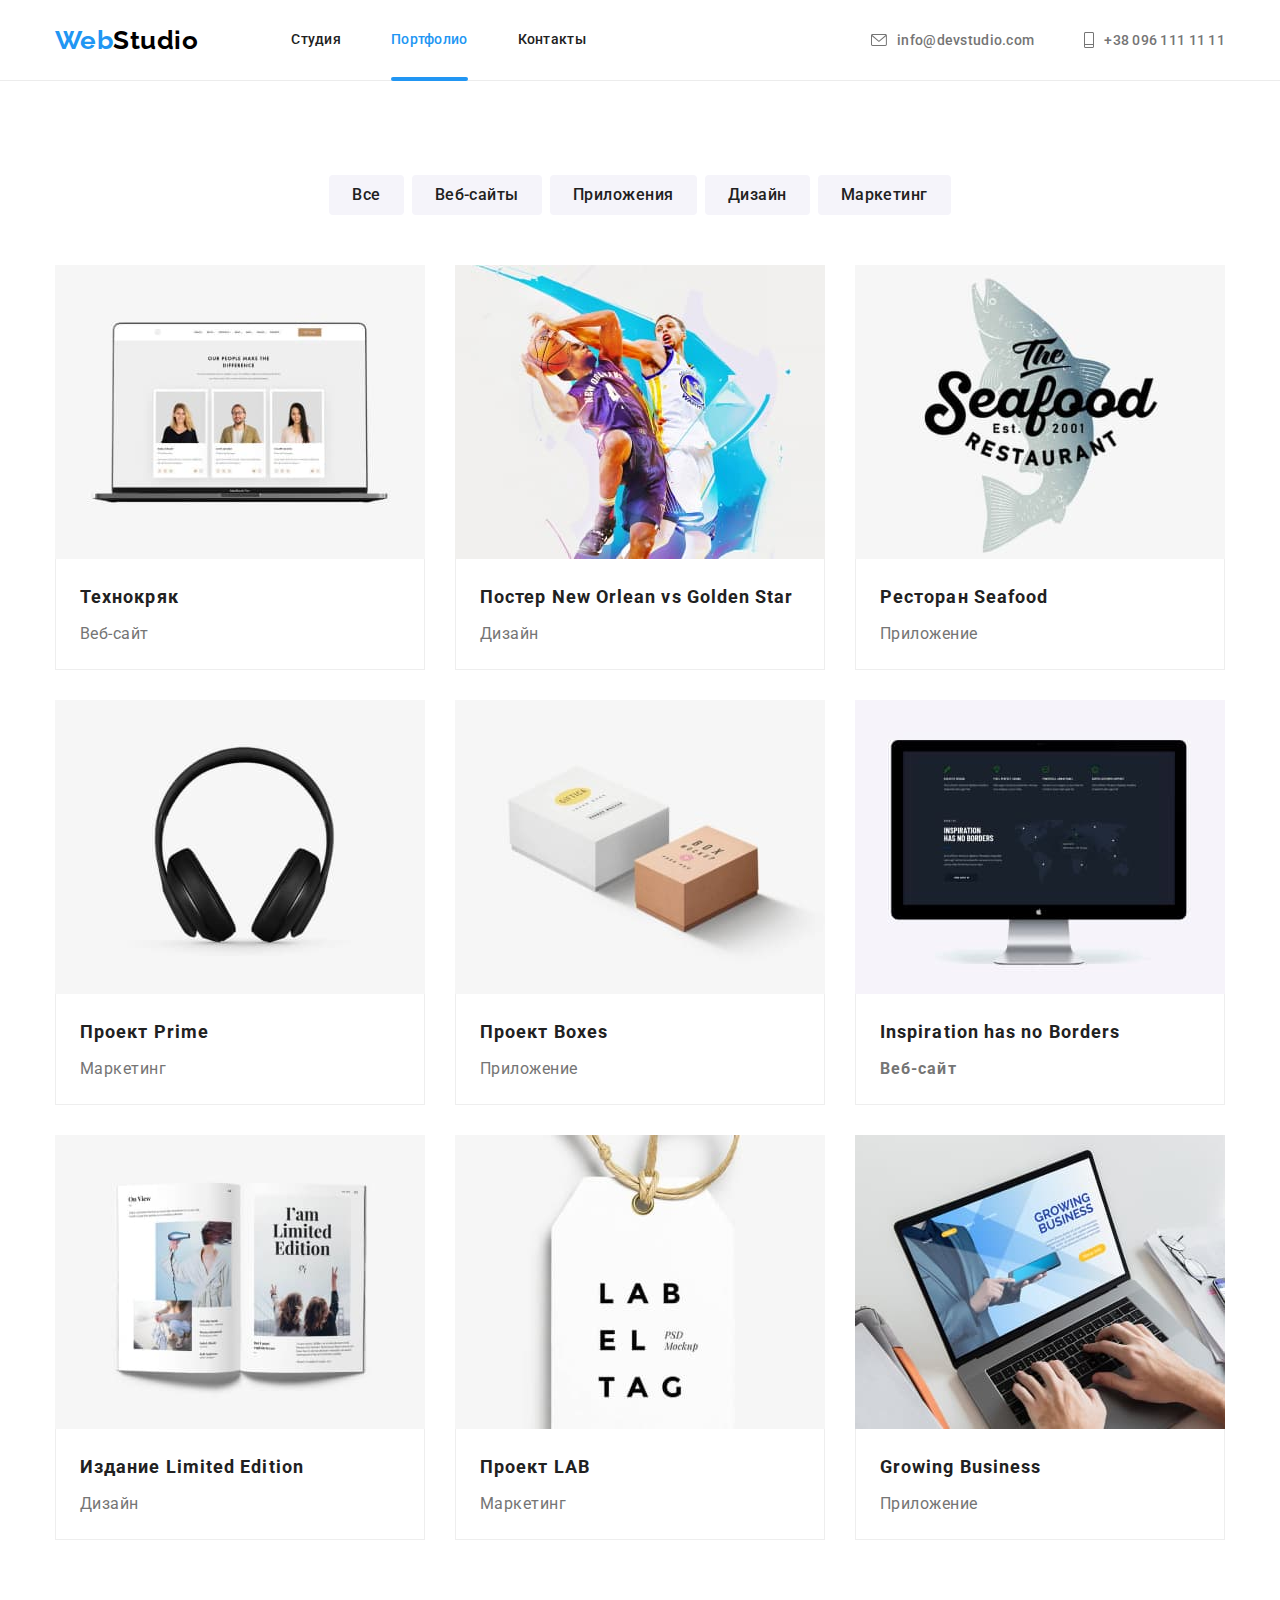
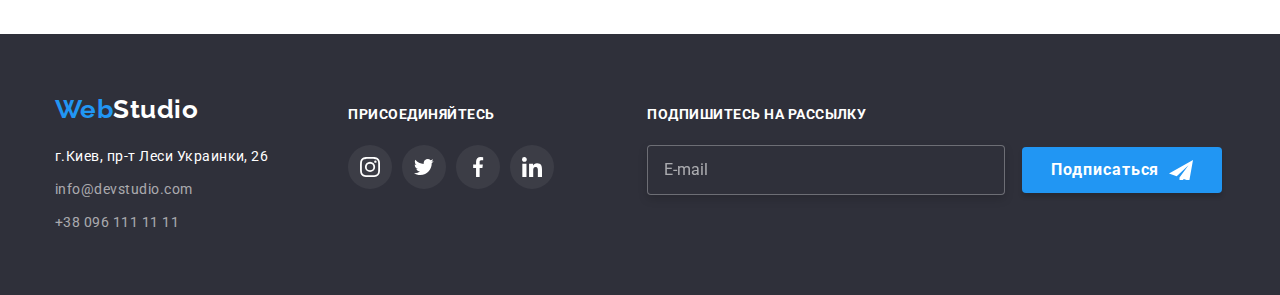
==== portfolio.html @ 362a5e84 "Add files via upload" ====
<!DOCTYPE html>
<html lang="ru">

<head>
    <meta charset="UTF-8" />
    <meta http-equiv="X-UA-Compatible" content="IE=edge" />
    <meta name="viewport" content="width=device-width, initial-scale=1.0" />
    <title>Портфолио</title>
    <link rel="preconnect" href="https://fonts.googleapis.com" />
    <link rel="preconnect" href="https://fonts.gstatic.com" crossorigin />
    <link href="https://fonts.googleapis.com/css2?family=Raleway:wght@700&family=Roboto:wght@400;500;700&display=swap"
    rel="stylesheet" />
    <link rel="stylesheet" href="https://cdnjs.cloudflare.com/ajax/libs/modern-normalize/1.1.0/modern-normalize.min.css" />
    <link rel="stylesheet" href="./css/main.min.css">
</head>

<body>
    <!-- Шапка -->
    <header class="header">
        <div class="container header__section">
            <nav class="header__nav">
                <a class="header__logo logo link" href="./index.html">Web<span
                        class="header__logo--black">Studio</span></a>
                <ul class="nav list">
                    <li class="nav__item">
                        <a class="nav__link link" href="./index.html">Студия</a>
                    </li>
                    <li class="nav__item">
                        <a class="nav__link link nav__link--current link" href="./portfolio.html">Портфолио</a>
                    </li>
                    <li class="nav__item">
                        <a class="nav__link link" href="">Контакты</a>
                    </li>
                </ul>
            </nav>
            <ul class="header-contact header-contack__list list">
                <li class="header-contact__item">
                    <a class="header-contact__link link" href="mailto:info@devstudio.com"><svg
                            class="header-contact__icon" width="16" height="12">
                            <use href="./images/icons.svg#icon-envelope"></use>
                        </svg>
                        info@devstudio.com</a>
                </li>
                <li class="header-contact__item">
                    <a class="header-contact__link link" href="tel:+380961111111"><svg class="header-contact__icon"
                            width="10" height="16">
                            <use href="./images/icons.svg#icon-mobile"></use>
                        </svg>
                        +38 096 111 11 11</a>
                </li>
            </ul>
        </div>
    </header>
    <!-- Основной контент -->
    <main>
        <section class="portfolio-section">
            <div class="container">
                <h1 hidden>Примеры работ</h1>
                <ul class="portfolio-btn-list list">
                    <li class="portfolio-btn-item">
                        <button class="portfolio-btn" type="button">Все</button>
                    </li>
                    <li class="portfolio-btn-item">
                        <button class="portfolio-btn" type="button">Веб-сайты</button>
                    </li>
                    <li class="portfolio-btn-item">
                        <button class="portfolio-btn" type="button">Приложения</button>
                    </li>
                    <li class="portfolio-btn-item">
                        <button class="portfolio-btn" type="button">Дизайн</button>
                    </li>
                    <li class="portfolio-btn-item">
                        <button class="portfolio-btn" type="button">Маркетинг</button>
                    </li>
                </ul>
            </div>
            <div class="container">
                <ul class="portfolio-list list">
                    <li class="portfolio-item">
                        <div class="portfolio-description">
                            <img src="./images/tehno.jpg" alt="открытый ноутбук с сайтом Технокряк" width="370"
                                height="294" />
                            <div class="portfolio-overlay">
                                <p class="portfolio-description-text">Ресурс предлагает комплексные предложения с разным уровнем
                                функционала и сервисов. Все это позволит посетителю получить
                                исчерпывающие сведения о компании или частном лице.</p>
                            </div>
                        </div>
                        <div class="portfolio-border">
                            <h2 class="portfolio-list-title">Технокряк</h2>
                            <p class="portfolio-list-text">Веб-сайт</p>
                        </div>
                    </li>
                    <li class="portfolio-item">
                        <div class="portfolio-description">
                            <img src="./images/poster.jpg" alt="парни играют в баскетбол" width="370" height="294" />
                            <div class="portfolio-overlay">
                                <p class="portfolio-description-text">Ресурс предлагает комплексные предложения с разным уровнем
                                функционала и сервисов. Все это позволит посетителю получить
                                исчерпывающие сведения о компании или частном лице.</p>
                            </div>
                        </div>
                        <div class="portfolio-border">
                            <h2 class="portfolio-list-title">
                                Постер <span lang="en">New Orlean vs Golden Star</span>
                            </h2>
                            <p class="portfolio-list-text">Дизайн</p>
                        </div>
                    </li>

                    <li class="portfolio-item">
                        <div class="portfolio-description">
                            <img src="./images/seafood.jpg" alt="логотип ресторана Seafood" width="370" height="294" />
                            <div class="portfolio-overlay">

                                <p class="portfolio-description-text">Ресурс предлагает комплексные предложения с разным уровнем
                                функционала и сервисов. Все это позволит посетителю получить
                                исчерпывающие сведения о компании или частном лице.</p>
                            </div>
                        </div>
                        <div class="portfolio-border">
                            <h2 class="portfolio-list-title">Ресторан <span lang="en">Seafood</span></h2>
                            <p class="portfolio-list-text">Приложение</p>
                        </div>
                    </li>

                    <li class="portfolio-item">
                        <div class="portfolio-description">
                            <img src="./images/prime.jpg" alt="наушники" width="370" height="294" />
                            <div class="portfolio-overlay">
                                <p class="portfolio-description-text">Ресурс предлагает комплексные предложения с разным уровнем
                                функционала и сервисов. Все это позволит посетителю получить
                                исчерпывающие сведения о компании или частном лице.</p>
                            </div>
                        </div>
                        <div class="portfolio-border">
                            <h2 class="portfolio-list-title">Проект <span lang="en">Prime</span></h2>
                            <p class="portfolio-list-text">Маркетинг</p>
                        </div>
                    </li>

                    <li class="portfolio-item">
                        <div class="portfolio-description">
                            <img src="./images/boxes.jpg" alt="две коробки" width="370" height="294" />
                            <div class="portfolio-overlay">
                                <p class="portfolio-description-text">Ресурс предлагает комплексные предложения с разным уровнем
                                функционала и сервисов. Все это позволит посетителю получить
                                исчерпывающие сведения о компании или частном лице.</p>
                            </div>
                        </div>
                        <div class="portfolio-border">
                            <h2 class="portfolio-list-title">Проект <span lang="en">Boxes</span></h2>
                            <p class="portfolio-list-text">Приложение</p>
                        </div>
                    </li>

                    <li class="portfolio-item">
                        <div class="portfolio-description">
                            <img src="./images/monitor.jpg" alt="компьютерный монитор" width="370" height="294" />
                            <div class="portfolio-overlay">
                                <p class="portfolio-description-text">Ресурс предлагает комплексные предложения с разным уровнем
                                функционала и сервисов. Все это позволит посетителю получить
                                исчерпывающие сведения о компании или частном лице.</p>
                            </div>
                        </div>
                        <div class="portfolio-border">
                            <h2 class="portfolio-list-title"><span lang="en">Inspiration has no Borders</span< /h2>
                                    <p class="portfolio-list-text">Веб-сайт</p>
                        </div>
                    </li>

                    <li class="portfolio-item">
                        <div class="portfolio-description">
                            <img src="./images/limited.jpg" alt="открытый журнал" width="370" height="294" />
                            <div class="portfolio-overlay">
                                <p class="portfolio-description-text">Ресурс предлагает комплексные предложения с разным уровнем
                                функционала и сервисов. Все это позволит посетителю получить
                                исчерпывающие сведения о компании или частном лице.</p>
                            </div>
                        </div>
                        <div class="portfolio-border">
                            <h2 class="portfolio-list-title">Издание <span lang="en">Limited Edition</span></h2>
                            <p class="portfolio-list-text">Дизайн</p>
                        </div>
                    </li>

                    <li class="portfolio-item">
                        <div class="portfolio-description">
                            <img src="./images/lab.jpg" alt="этикетка LAB" width="370" height="294" />
                            <div class="portfolio-overlay">
                                <p class="portfolio-description-text">Ресурс предлагает комплексные предложения с разным уровнем
                                функционала и сервисов. Все это позволит посетителю получить
                                исчерпывающие сведения о компании или частном лице.</p>
                            </div>
                        </div>
                        <div class="portfolio-border">
                            <h2 class="portfolio-list-title">Проект <span lang="en">LAB</span></h2>
                            <p class="portfolio-list-text">Маркетинг</p>
                        </div>
                    </li>

                    <li class="portfolio-item border">
                        <div class="portfolio-description">
                            <img src="./images/growing.jpg" alt="человек работает на макбуке" width="370"
                                height="294" />
                            <div class="portfolio-overlay">
                                <p class="portfolio-description-text">Ресурс предлагает комплексные предложения с разным уровнем
                                функционала и сервисов. Все это позволит посетителю получить
                                исчерпывающие сведения о компании или частном лице.</p>
                            </div>
                        </div>
                        <div class="portfolio-border">
                            <h2 class="portfolio-list-title"><span lang="en">Growing Business</span></h2>
                            <p class="portfolio-list-text">Приложение</p>
                        </div>
                    </li>
                </ul>
            </div>
        </section>
    </main>
    <!-- Подвал -->
    <footer class="footer">
        <div class="container">
            <div class="footer__flex">
                <div class="footer__contacts-flex">
                    <a class="footer__logo logo link" href="./index.html">Web<span
                            class="footer__logo--white">Studio</span>
                    </a>
                    <!-- Список контактов -->
                    <address class="footer-contact">
                        <ul class="footer-contact__list list">
                            <li class="footer-contact__item">
                                <a class="footer-contact__link footer-contact__address link"
                                    href="https://goo.gl/maps/CdvJLRiEL6Q8Smko8" target="_blank"
                                    rel="noreferrer noopener">г.Киев, пр-т Леси Украинки, 26</a>
                            </li>
                            <li class="footer-contact__item">
                                <a class="footer-contact__link link"
                                    href="mailto:info@devstudio.com">info@devstudio.com</a>
                            </li>
                            <li class="footer-contact__item">
                                <a class="footer-contact__link link" href="tel:+380961111111">+38 096 111 11 11</a>
                            </li>
                        </ul>
                    </address>
                </div>
                <div class="social-section">
                    <p class="social-section__text">Присоединяйтесь</p>
                    <ul class="footer-list list">
                        <li class="footer-list__item">
                            <a class="footer-list__link" href="">
                                <svg class="footer-list__icon" width="20" height="20">
                                    <use href="./images/icons.svg#icon-instagram"></use>
                                </svg>
                            </a>
                        </li>

                        <li class="footer-list__item">
                            <a class="footer-list__link" href="">
                                <svg class="footer-list__icon" width="20" height="20">
                                    <use href="./images/icons.svg#icon-twitter"></use>
                                </svg>
                            </a>
                        </li>

                        <li class="footer-list__item">
                            <a class="footer-list__link" href="">
                                <svg class="footer-list__icon" width="20" height="20">
                                    <use href="./images/icons.svg#icon-facebook"></use>
                                </svg>
                            </a>
                        </li>

                        <li class="footer-list__item">
                            <a class="footer-list__link" href="">
                                <svg class="footer-list__icon" width="20" height="20">
                                    <use href="./images/icons.svg#icon-linkedin"></use>
                                </svg>
                            </a>
                        </li>
                    </ul>
                </div>
                <div class="footer-submit">
                    <p class="footer-submit__text">Подпишитесь на рассылку</p>
                    <div class="footer-submit__form">
                        <label class="footer-submit__label" for="submit-mail"></label>
                        <input class="footer-submit__input" type="email" name="submit-mail" id="submit-mail"
                            placeholder="E-mail">
                        <button class="footer-submit__btn" type="submit">Подписаться</button>
                    </div>
                </div>
            </div>
        </div>
    </footer>
</body>

</html>
---- css/main.min.css ----
:root{--primary-text-color: #212121;--secondary-text-color: #757575;--white-text-color: #ffffff;--accent-color: #2196f3;--black-logo-color: #000000;--footer-text-color: rgba(255, 255, 255, 0.6);--white-background-color: #ffffff;--hero-background-color: #2f303a;--team-background-color: #f5f4fa}body{font-family:"Roboto";letter-spacing:.03em;background-color:var(--white-background-color);color:var(--primary-text-color)}img{display:block}.list{list-style:none}.link{text-decoration:none}h1,h2,h3,h4,h5,h6,p,ul{margin:0;padding:0}.container{width:1200px;margin-left:auto;margin-right:auto;padding-left:15px;padding-right:15px}.section-title{font-weight:700;font-size:36px;line-height:1.17;text-align:center;color:var(--primary-text-color)}.logo{font-family:"Raleway";font-weight:700;font-size:26px;line-height:1.19;align-items:center;text-align:center;color:var(--accent-color)}.visually-hidden{position:absolute;width:1px;height:1px;margin:-1px;padding:0;overflow:hidden;border:0;clip:rect(0 0 0 0)}.header{border-bottom:1px solid #ececec}.header__section{display:flex;align-items:center}.header__nav{display:flex;align-items:center}.header__logo{margin-right:93px}.header__logo--black{color:var(--black-logo-color)}.nav{display:flex}.nav__item:not(:last-child){margin-right:50px}.nav__link{display:block;padding-top:32px;padding-bottom:32px;font-weight:500;font-size:14px;line-height:1.14;letter-spacing:.02em;color:var(--primary-text-color);position:relative;transition:color 250ms cubic-bezier(0.4, 0, 0.2, 1)}.nav__link:focus,.nav__link:hover{color:var(--accent-color)}.nav__link--current{color:var(--accent-color)}.nav__link--current::after{position:absolute;display:block;content:"";width:100%;height:4px;border-radius:2px;bottom:-1px;background-color:var(--accent-color)}.header-contact{display:flex}.header-contack__list{margin-left:auto}.header-contact__item+.header-contact__item{margin-left:50px}.header-contact__link{display:inline-flex;padding:32px 0px 32px;align-items:center;font-weight:500;font-size:14px;line-height:16px;letter-spacing:.02em;color:var(--secondary-text-color);transition:color 250ms cubic-bezier(0.4, 0, 0.2, 1)}.header-contact__link:hover,.header-contact__link:focus{color:var(--accent-color)}.header-contact__icon{margin-right:10px;fill:currentColor}.hero{padding-top:200px;padding-bottom:200px;max-width:1600px;min-height:600px;margin-left:auto;margin-right:auto;background-image:linear-gradient(to right, rgba(47, 48, 58, 0.4), rgba(47, 48, 58, 0.4)),url(../images/hero.jpg);background-color:var(--hero-background-color);background-repeat:no-repeat;background-position:center;background-size:cover;text-align:center}.hero__title{margin-bottom:30px;margin-left:auto;margin-right:auto;max-width:696px;font-weight:900;font-size:44px;line-height:1.36;letter-spacing:.06em;text-transform:uppercase;color:var(--white-text-color)}.hero__btn{display:inline-block;min-width:200px;border-radius:4px;border:1px solid rgba(0,0,0,0);padding:10px 32px;background-color:var(--accent-color);color:var(--white-text-color);font-family:"Roboto";font-weight:700;font-size:16px;line-height:1.88;align-items:center;text-align:center;letter-spacing:.06em;cursor:pointer;transition:background-color 250ms cubic-bezier(0.4, 0, 0.2, 1),color 250ms cubic-bezier(0.4, 0, 0.2, 1)}.hero__btn:hover,.hero__btn:focus{background-color:#188ce8;color:var(--white-text-color)}.features{padding-top:94px;padding-bottom:94px}.features-list{display:flex}.features-list__item:not(:last-child){margin-right:30px;max-width:270px}.features-list__icon-fon{display:flex;width:270px;height:120px;align-items:center;justify-content:center;flex-direction:column;margin-bottom:30px;border-radius:4px;background-color:var(--team-background-color)}.features-list__icon{align-items:center}.features-list__title{margin-bottom:10px;font-weight:700;font-size:14px;line-height:1.14;text-transform:uppercase}.features-list__text{font-size:14px;line-height:1.71;color:var(--secondary-text-color)}.work{padding-bottom:94px}.work__title{margin-bottom:50px}.work-list{display:flex}.work-list__item{position:relative}.work-list__item:not(:last-child){margin-right:30px}.work-list__text{width:100%;position:absolute;bottom:0;left:0;padding:27px 0px;font-weight:bold;font-size:14px;line-height:1.14;text-align:center;text-transform:uppercase;color:var(--white-text-color);background-color:rgba(47,48,58,.8)}.team{padding-top:94px;padding-bottom:94px;background-color:var(--team-background-color)}.team__title{margin-bottom:50px}.team-list{display:flex}.team-list__item{box-shadow:0px 1px 3px rgba(0,0,0,.12),0px 1px 1px rgba(0,0,0,.14),0px 2px 1px rgba(0,0,0,.2);border-radius:0px 0px 4px 4px;background-color:var(--white-background-color)}.team-list__item:not(:last-child){margin-right:30px}.team-list__workers{padding:30px 0px}.team-list__worker{font-weight:500;font-size:16px;line-height:1.19;text-align:center}.team-list__profession{margin-top:10px;font-size:16px;line-height:1.19;text-align:center;color:var(--secondary-text-color)}.team-list__social-list{display:flex;justify-content:space-between;align-items:center;padding:0px 32px;margin-top:16px;list-style:none}.team-list__social-item{width:44px;height:44px}.team-list__social-link{display:block;width:100%;height:100%;border-radius:50%;color:#afb1b8;background-color:#fff;transition:background-color 250ms cubic-bezier(0.4, 0, 0.2, 1),color 250ms cubic-bezier(0.4, 0, 0.2, 1)}.team-list__social-link:hover,.team-list__social-link:focus{color:#fff;background-color:var(--accent-color)}.team-list__social-icon{margin:12px 0px 0px 12px;fill:currentColor}.client{padding-top:94px;padding-bottom:94px}.client__title{margin-bottom:50px;font-weight:700;font-size:36px;line-height:1.17;text-align:center}.client__list{padding:0;margin:0;list-style:none;justify-content:space-between;align-items:center}.customers{display:flex}.customers__item{width:170px;height:90px;transition:border-color 250ms cubic-bezier(0.4, 0, 0.2, 1),color 250ms cubic-bezier(0.4, 0, 0.2, 1)}.customers__item:not(:last-child){margin-right:30px}.customers__item:focus,.customers__item:hover{color:var(--accent-color);border-color:var(--accent-color)}.customers__link{display:flex;width:170px;height:94px;border:1px solid #afb1b8;color:#afb1b8;background-color:#fff;padding:16px 32px;border-radius:4px;transition:border-color 250ms cubic-bezier(0.4, 0, 0.2, 1),color 250ms cubic-bezier(0.4, 0, 0.2, 1)}.customers__link:focus,.customers__link:hover{color:var(--accent-color);border-color:var(--accent-color)}.customers__icon{fill:currentColor}.footer{padding-top:60px;padding-bottom:60px;background-color:var(--hero-background-color)}.footer__flex{display:flex;margin:0;padding:0;list-style:none}.footer__logo--white{color:var(--white-text-color)}.footer-contact__link.footer-contact__address.link{color:var(--white-text-color)}.footer-contact__link.footer-contact__address.link:hover,.footer-contact__link.footer-contact__address.link:focus{color:var(--accent-color)}.footer-contact{margin-top:20px}.footer-contact__item{margin-top:9px}.footer-contact__link{font-style:normal;font-size:14px;line-height:1.71;color:var(--footer-text-color);transition:color 250ms cubic-bezier(0.4, 0, 0.2, 1)}.footer-contact__link:hover,.footer-contact__link:focus{color:var(--accent-color)}.social-section{margin-left:80px;width:206px}.social-section__text{padding:20px 0px 10px 0px;margin-bottom:20px;font-weight:700;font-size:14px;line-height:1.14px;text-transform:uppercase;color:var(--white-text-color)}.footer-list{display:flex;justify-content:space-between;align-items:center;padding:0;margin-top:0;list-style:none}.footer-list__item{width:44px;height:44px}.footer-list__link{display:block;width:44px;height:44px;border-radius:50%;color:#fff;background-color:rgba(255,255,255,.062745098);transition:background-color 250ms cubic-bezier(0.4, 0, 0.2, 1),color 250ms cubic-bezier(0.4, 0, 0.2, 1)}.footer-list__link:hover,.footer-list__link:focus{color:#fff;background-color:var(--accent-color)}.footer-list__icon{margin:12px 0px 0px 12px;fill:currentColor}.footer-submit{margin-left:93px}.footer-submit__text{padding:20px 0px 10px 0px;margin-bottom:20px;font-weight:700;font-size:14px;line-height:1.14px;text-transform:uppercase;color:var(--white-text-color)}.footer-submit__input{width:358px;margin:0;padding:15px 16px;border-radius:4px;outline:none;border:1px solid rgba(255,255,255,.3);background-color:var(--hero-background-color);color:var(--white-text-color);filter:drop-shadow(0px 4px 4px rgba(0, 0, 0, 0.15))}.footer-submit__input:focus,.footer-submit__input:hover{border-color:var(--accent-color)}.footer-submit__input::placeholder{font-size:16px;line-height:1.25;color:rgba(255,255,255,.6)}.footer-submit__btn{display:inline-flex;align-items:center;justify-content:center;border:none;margin:0;padding:8px 29px;border-radius:4px;background-color:var(--accent-color);box-shadow:0px 4px 4px rgba(0,0,0,.15);color:var(--white-text-color);font-family:"Roboto";font-style:normal;font-weight:700;font-size:16px;line-height:1.87;letter-spacing:.06em;cursor:pointer;min-height:43px;margin-left:12px}.footer-submit__btn:hover,.footer-submit__btn:focus{background-color:#188ce8}.footer-submit__btn::after{content:"";display:inline-block;width:24px;height:20px;margin-left:10px;background-image:url(../images/send.svg)}.portfolio-section{padding-top:94px;padding-bottom:94px}.portfolio-btn-list{display:flex;justify-content:center;margin-bottom:50px}.portfolio-btn-item:not(:last-child){margin-right:8px}.portfolio-item:hover .portfolio-overlay{transform:translateY(0)}.portfolio-description{position:relative;overflow:hidden}.portfolio-overlay{position:absolute;display:inline-block;content:"";width:100%;height:100%;top:0;left:0;background-color:rgba(33,150,243,.9);transform:translateY(100%);transition:transform 250ms cubic-bezier(0.4, 0, 0.2, 1)}.portfolio-description-text{position:absolute;top:0;left:0;padding:63px 24px;font-size:18px;line-height:1.56;color:var(--white-text-color)}.portfolio-btn{display:inline-block;min-width:73px;border-radius:4px;border:1px solid rgba(0,0,0,0);padding:6px 22px;font-family:"Roboto";font-weight:500;font-size:16px;line-height:1.63;letter-spacing:.03em;text-align:center;background-color:var(--team-background-color);color:var(--primary-text-color);cursor:pointer;transition:background-color 250ms cubic-bezier(0.4, 0, 0.2, 1),color 250ms cubic-bezier(0.4, 0, 0.2, 1),box-shadow 250ms cubic-bezier(0.4, 0, 0.2, 1)}.portfolio-btn:hover,.portfolio-btn:focus{background-color:var(--accent-color);color:var(--white-text-color);box-shadow:0px 3px 1px rgba(0,0,0,.1),0px 1px 2px rgba(0,0,0,.08),0px 2px 2px rgba(0,0,0,.12)}.portfolio-list{display:flex;flex-wrap:wrap;margin:-15px}.portfolio-item{margin:15px;transition:box-shadow 250ms cubic-bezier(0.4, 0, 0.2, 1)}.portfolio-item:hover,.portfolio-item:focus{box-shadow:0px 3px 1px rgba(0,0,0,.1),0px 1px 2px rgba(0,0,0,.08),0px 2px 2px rgba(0,0,0,.12)}.portfolio-border{border:1px solid #eee;border-top:rgba(0,0,0,0);padding:20px 24px}.portfolio-list-title{font-weight:700;font-size:18px;line-height:2;letter-spacing:.06em}.portfolio-list-text{margin-top:4px;font-size:16px;line-height:1.87;color:var(--secondary-text-color)}.backdrop{position:fixed;display:flex;align-items:center;justify-content:center;width:100vw;height:100vh;background-color:rgba(0,0,0,.2);left:0;top:0;transition:opacity 250ms cubic-bezier(0.4, 0, 0.2, 1),visibility 250ms cubic-bezier(0.4, 0, 0.2, 1)}.backdrop.is-hidden{opacity:0;visibility:hidden;pointer-events:none}.backdrop.is-hidden .modal{transform:scale(2)}.modal{width:528px;min-height:581px;background-color:#fff;position:relative;transform:scale(1);transition:transform 250ms cubic-bezier(0.4, 0, 0.2, 1)}.modal-icon{fill:var(--black-logo-color);transition:fill 250ms cubic-bezier(0.4, 0, 0.2, 1)}.close-btn{position:absolute;display:flex;align-items:center;justify-content:center;right:8px;top:8px;background-color:rgba(0,0,0,0);border-radius:50%;width:30px;height:30px;border:1px solid rgba(0,0,0,.1);cursor:pointer}.close-btn:hover .modal-icon{fill:var(--accent-color)}.form{width:528px;margin-left:auto;margin-right:auto;padding:40px}.form-title{font-weight:700;font-size:20px;line-height:1.15;text-align:center}.top-title{margin-top:12px}.form-field{position:relative;display:flex;flex-direction:column;margin-bottom:10px}.form-label,.comment-label{font-size:12px;line-height:1.17;letter-spacing:.01em;color:var(--secondary-text-color);margin-bottom:4px}.form-input{width:100%;margin:0;padding:11px 42px;border:1px solid rgba(33,33,33,.2);border-radius:4px;outline:none;transition:border-color 250ms cubic-bezier(0.4, 0, 0.2, 1)}.form-input:focus{border-color:var(--accent-color)}.form-input:focus~.input-icon{fill:var(--accent-color)}.input-icon{position:absolute;top:50%;left:15px;transform:translateY(25%);display:inline-block;width:12px;height:12px;transition:fill 250ms cubic-bezier(0.4, 0, 0.2, 1)}textarea{resize:none;border:1px solid rgba(33,33,33,.2);border-radius:4px;padding:12px 16px;font-size:12px;line-height:1.17;letter-spacing:.01em;height:120px;outline:none;transition:border-color 250ms cubic-bezier(0.4, 0, 0.2, 1)}textarea:focus{border-color:var(--accent-color)}.comment::placeholder{font-size:12px;line-height:1.17;letter-spacing:.01em;color:#757575}.form-field-chek{padding-left:14px;margin-top:25px;margin-bottom:30px}.icon-chek{display:inline-block;width:16px;height:15px;border:2px solid #212121;border-radius:2px;margin-right:7px}.form-checkbox{position:absolute;width:1px;height:1px;margin:-1px;padding:0;overflow:hidden;border:0;clip:rect(0 0 0 0)}.form-checkbox:checked+.icon-chek{background-image:url(../images/icon-check.svg);background-position:center;background-repeat:no-repeat;background-color:var(--accent-color);background-origin:border-box;border-color:var(--accent-color)}.policy-label{display:flex;align-items:center;font-size:14px;line-height:1.71;color:var(--secondary-text-color)}.policy-link{margin-left:4px;color:#2196f3}.form-btn{display:flex;align-items:center;justify-content:center;margin:0 auto;padding:10px 56px;border:none;border-radius:4px;text-align:center;text-decoration:none;font-family:"Roboto";font-style:normal;font-weight:700;font-size:16px;line-height:1.87;letter-spacing:.06em;cursor:pointer;background-color:var(--accent-color);box-shadow:0px 4px 4px rgba(0,0,0,.15);color:var(--white-text-color);transition:background-color 250ms cubic-bezier(0.4, 0, 0.2, 1)}.form-btn:focus,.form-btn:hover{background-color:#188ce8}/*# sourceMappingURL=main.min.css.map */
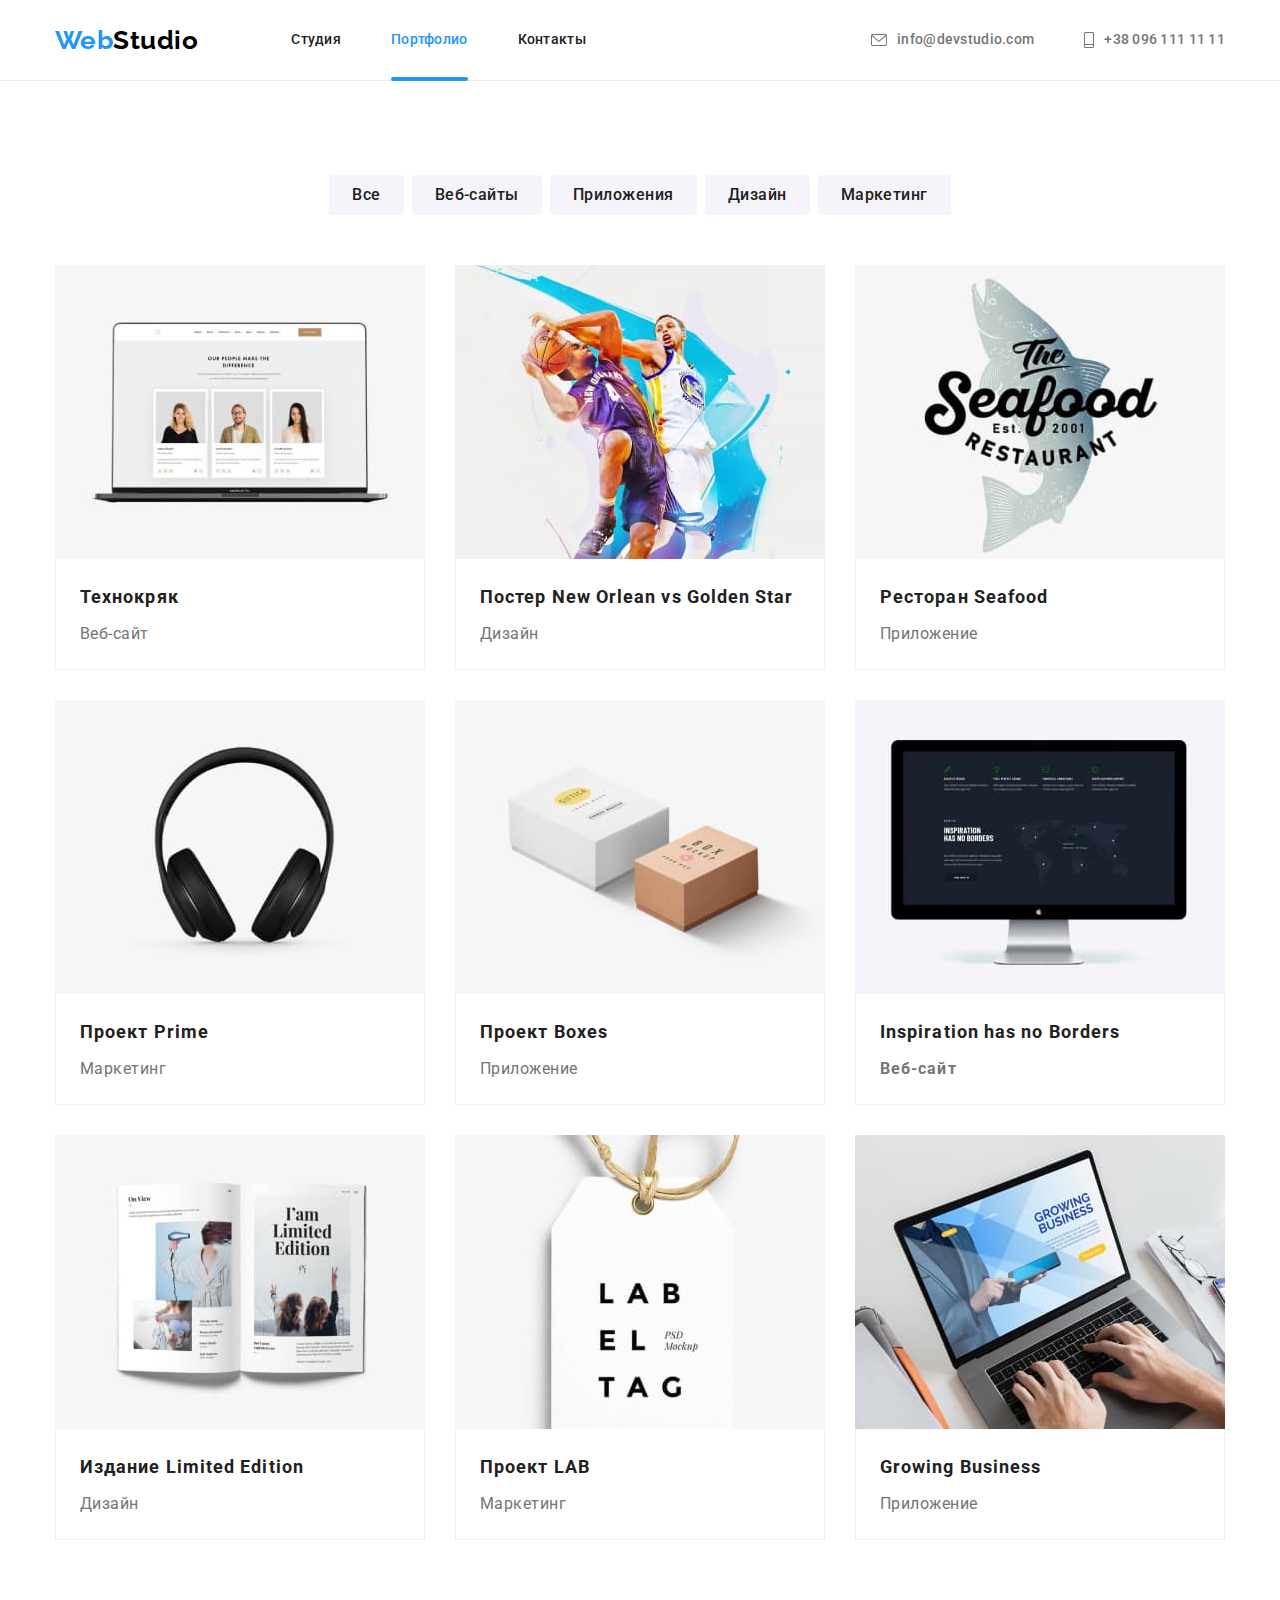
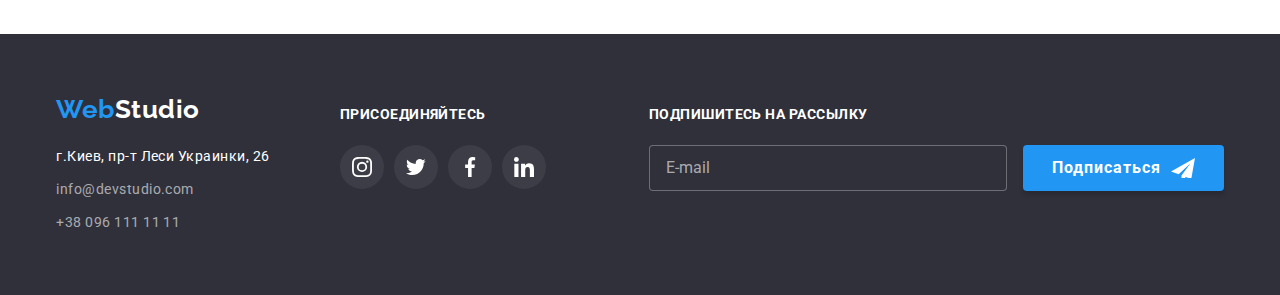
==== commit a2ace2a1: "w8" ====
--- a/portfolio.html
+++ b/portfolio.html
@@ -8,9 +8,11 @@
     <title>Портфолио</title>
     <link rel="preconnect" href="https://fonts.googleapis.com" />
     <link rel="preconnect" href="https://fonts.gstatic.com" crossorigin />
-    <link href="https://fonts.googleapis.com/css2?family=Raleway:wght@700&family=Roboto:wght@400;500;700&display=swap"
-    rel="stylesheet" />
-    <link rel="stylesheet" href="https://cdnjs.cloudflare.com/ajax/libs/modern-normalize/1.1.0/modern-normalize.min.css" />
+    <link
+        href="https://fonts.googleapis.com/css2?family=Raleway:wght@700&family=Roboto:wght@400;500;700;900&display=swap"
+        rel="stylesheet" />
+    <link rel="stylesheet"
+        href="https://cdnjs.cloudflare.com/ajax/libs/modern-normalize/1.1.0/modern-normalize.min.css">
     <link rel="stylesheet" href="./css/main.min.css">
 </head>
 
@@ -26,7 +28,7 @@
                         <a class="nav__link link" href="./index.html">Студия</a>
                     </li>
                     <li class="nav__item">
-                        <a class="nav__link link nav__link--current link" href="./portfolio.html">Портфолио</a>
+                        <a class="nav__link link nav__link--current" href="./portfolio.html">Портфолио</a>
                     </li>
                     <li class="nav__item">
                         <a class="nav__link link" href="">Контакты</a>
@@ -49,6 +51,43 @@
                         +38 096 111 11 11</a>
                 </li>
             </ul>
+            <button class="menu-open" data-menu-open>
+                <svg class="menu-burger" width="24" height="16">
+                    <use href="./images/icons.svg#icon-burger"></use>
+                </svg>
+            </button>
+        </div>
+        <div class="mob-menu flex is-hidden" data-menu>
+            <div>
+                <button class="menu-close" data-menu-close>
+                    <svg class="menu-close" width="40" height="40">
+                        <use href="./images/icons.svg#icon-close"></use>
+                    </svg>
+                </button>
+                <ul class="mob-menu-list list">
+                    <li class="mob-menu-list__item">
+                        <a class="mob-menu-list__link link " href="./index.html">Студия</a>
+                    </li>
+                    <li class="mob-menu-list__item">
+                        <a class="mob-menu-list__link link mob-menu-list__link--current"
+                            href="./portfolio.html">Портфолио</a>
+                    </li>
+                    <li class="mob-menu-list__item">
+                        <a class="mob-menu-list__link link" href="">Контакты</a>
+                    </li>
+                </ul>
+            </div>
+            <div class="mob-menu-list__down">
+                <a class="mob-menu-list__tell link" href="tel:+380961111111">
+                    +38 096 111 11 11</a>
+                <a class="mob-menu-list__mail link" href="mailto:info@devstudio.com">info@devstudio.com</a>
+                <ul class="mob-menu-list__social list">
+                    <li class="mob-menu-list__social-item">Instagram</li>
+                    <li class="mob-menu-list__social-item">Twitter</li>
+                    <li class="mob-menu-list__social-item">Facebook</li>
+                    <li class="mob-menu-list__social-item">LinkedIn</li>
+                </ul>
+            </div>
         </div>
     </header>
     <!-- Основной контент -->
@@ -78,12 +117,14 @@
                 <ul class="portfolio-list list">
                     <li class="portfolio-item">
                         <div class="portfolio-description">
-                            <img src="./images/tehno.jpg" alt="открытый ноутбук с сайтом Технокряк" width="370"
-                                height="294" />
-                            <div class="portfolio-overlay">
-                                <p class="portfolio-description-text">Ресурс предлагает комплексные предложения с разным уровнем
-                                функционала и сервисов. Все это позволит посетителю получить
-                                исчерпывающие сведения о компании или частном лице.</p>
+                            <img srcset="
+                    ./images/our-people.jpg 1x,                   
+                    ./images/our-people-2x.jpg 2x
+                  " src="./images/our-people.jpg" alt="фото сотрудников" width="450" />
+                            <div class="portfolio-overlay">
+                                <p class="portfolio-description-text">Технокряк это современная площадка распространения
+                                    коронавируса. Компании используют эту платформу для цифрового шпионажа и атак на
+                                    защищённые сервера конкурентов.</p>
                             </div>
                         </div>
                         <div class="portfolio-border">
@@ -93,11 +134,14 @@
                     </li>
                     <li class="portfolio-item">
                         <div class="portfolio-description">
-                            <img src="./images/poster.jpg" alt="парни играют в баскетбол" width="370" height="294" />
-                            <div class="portfolio-overlay">
-                                <p class="portfolio-description-text">Ресурс предлагает комплексные предложения с разным уровнем
-                                функционала и сервисов. Все это позволит посетителю получить
-                                исчерпывающие сведения о компании или частном лице.</p>
+                            <img srcset="
+                    ./images/ball.jpg 1x,                   
+                    ./images/ball-2x.jpg 2x
+                  " src="./images/ball.jpg" alt="парни играют в баскетбол" width="450" />
+                            <div class="portfolio-overlay">
+                                <p class="portfolio-description-text">Технокряк это современная площадка распространения
+                                    коронавируса. Компании используют эту платформу для цифрового шпионажа и атак на
+                                    защищённые сервера конкурентов.</p>
                             </div>
                         </div>
                         <div class="portfolio-border">
@@ -110,12 +154,15 @@
 
                     <li class="portfolio-item">
                         <div class="portfolio-description">
-                            <img src="./images/seafood.jpg" alt="логотип ресторана Seafood" width="370" height="294" />
-                            <div class="portfolio-overlay">
-
-                                <p class="portfolio-description-text">Ресурс предлагает комплексные предложения с разным уровнем
-                                функционала и сервисов. Все это позволит посетителю получить
-                                исчерпывающие сведения о компании или частном лице.</p>
+                            <img srcset="
+                    ./images/seafood.jpg 1x,                   
+                    ./images/seafood-2x.jpg 2x
+                  " src="./images/seafood.jpg" alt="ресторан морепродуктов" width="450" />
+                            <div class="portfolio-overlay">
+
+                                <p class="portfolio-description-text">Технокряк это современная площадка распространения
+                                    коронавируса. Компании используют эту платформу для цифрового шпионажа и атак на
+                                    защищённые сервера конкурентов.</p>
                             </div>
                         </div>
                         <div class="portfolio-border">
@@ -126,11 +173,14 @@
 
                     <li class="portfolio-item">
                         <div class="portfolio-description">
-                            <img src="./images/prime.jpg" alt="наушники" width="370" height="294" />
-                            <div class="portfolio-overlay">
-                                <p class="portfolio-description-text">Ресурс предлагает комплексные предложения с разным уровнем
-                                функционала и сервисов. Все это позволит посетителю получить
-                                исчерпывающие сведения о компании или частном лице.</p>
+                            <img srcset="
+                    ./images/headphone.jpg 1x,                   
+                    ./images/headphone-2x.jpg 2x
+                  " src="./images/headphone.jpg" alt="наушники" width="450" />
+                            <div class="portfolio-overlay">
+                                <p class="portfolio-description-text">Технокряк это современная площадка распространения
+                                    коронавируса. Компании используют эту платформу для цифрового шпионажа и атак на
+                                    защищённые сервера конкурентов.</p>
                             </div>
                         </div>
                         <div class="portfolio-border">
@@ -141,11 +191,14 @@
 
                     <li class="portfolio-item">
                         <div class="portfolio-description">
-                            <img src="./images/boxes.jpg" alt="две коробки" width="370" height="294" />
-                            <div class="portfolio-overlay">
-                                <p class="portfolio-description-text">Ресурс предлагает комплексные предложения с разным уровнем
-                                функционала и сервисов. Все это позволит посетителю получить
-                                исчерпывающие сведения о компании или частном лице.</p>
+                            <img srcset="
+                    ./images/2-box.jpg 1x,                   
+                    ./images/2-box-2x.jpg 2x
+                  " src="./images/2-box.jpg" alt="две коробки" width="450" />
+                            <div class="portfolio-overlay">
+                                <p class="portfolio-description-text">Технокряк это современная площадка распространения
+                                    коронавируса. Компании используют эту платформу для цифрового шпионажа и атак на
+                                    защищённые сервера конкурентов.</p>
                             </div>
                         </div>
                         <div class="portfolio-border">
@@ -156,11 +209,14 @@
 
                     <li class="portfolio-item">
                         <div class="portfolio-description">
-                            <img src="./images/monitor.jpg" alt="компьютерный монитор" width="370" height="294" />
-                            <div class="portfolio-overlay">
-                                <p class="portfolio-description-text">Ресурс предлагает комплексные предложения с разным уровнем
-                                функционала и сервисов. Все это позволит посетителю получить
-                                исчерпывающие сведения о компании или частном лице.</p>
+                            <img srcset="
+                    ./images/screen.jpg 1x,                   
+                    ./images/screen-2x.jpg 2x
+                  " src="./images/screen.jpg" alt="экран" width="450" />
+                            <div class="portfolio-overlay">
+                                <p class="portfolio-description-text">Технокряк это современная площадка распространения
+                                    коронавируса. Компании используют эту платформу для цифрового шпионажа и атак на
+                                    защищённые сервера конкурентов.</p>
                             </div>
                         </div>
                         <div class="portfolio-border">
@@ -171,11 +227,14 @@
 
                     <li class="portfolio-item">
                         <div class="portfolio-description">
-                            <img src="./images/limited.jpg" alt="открытый журнал" width="370" height="294" />
-                            <div class="portfolio-overlay">
-                                <p class="portfolio-description-text">Ресурс предлагает комплексные предложения с разным уровнем
-                                функционала и сервисов. Все это позволит посетителю получить
-                                исчерпывающие сведения о компании или частном лице.</p>
+                            <img srcset="
+                    ./images/book.jpg 1x,                   
+                    ./images/book-2x.jpg 2x
+                  " src="./images/book.jpg" alt="книга" width="450" />
+                            <div class="portfolio-overlay">
+                                <p class="portfolio-description-text">Технокряк это современная площадка распространения
+                                    коронавируса. Компании используют эту платформу для цифрового шпионажа и атак на
+                                    защищённые сервера конкурентов.</p>
                             </div>
                         </div>
                         <div class="portfolio-border">
@@ -186,11 +245,14 @@
 
                     <li class="portfolio-item">
                         <div class="portfolio-description">
-                            <img src="./images/lab.jpg" alt="этикетка LAB" width="370" height="294" />
-                            <div class="portfolio-overlay">
-                                <p class="portfolio-description-text">Ресурс предлагает комплексные предложения с разным уровнем
-                                функционала и сервисов. Все это позволит посетителю получить
-                                исчерпывающие сведения о компании или частном лице.</p>
+                            <img srcset="
+                    ./images/label.jpg 1x,                   
+                    ./images/label-2x.jpg 2x
+                  " src="./images/label.jpg" alt="бирка для чемодана" width="450" />
+                            <div class="portfolio-overlay">
+                                <p class="portfolio-description-text">Технокряк это современная площадка распространения
+                                    коронавируса. Компании используют эту платформу для цифрового шпионажа и атак на
+                                    защищённые сервера конкурентов.</p>
                             </div>
                         </div>
                         <div class="portfolio-border">
@@ -201,12 +263,14 @@
 
                     <li class="portfolio-item border">
                         <div class="portfolio-description">
-                            <img src="./images/growing.jpg" alt="человек работает на макбуке" width="370"
-                                height="294" />
-                            <div class="portfolio-overlay">
-                                <p class="portfolio-description-text">Ресурс предлагает комплексные предложения с разным уровнем
-                                функционала и сервисов. Все это позволит посетителю получить
-                                исчерпывающие сведения о компании или частном лице.</p>
+                            <img srcset="
+                    ./images/leptop.jpg 1x,                   
+                    ./images/leptop-2x.jpg 2x
+                  " src="./images/leptop.jpg" alt="ноутбук" width="450" />
+                            <div class="portfolio-overlay">
+                                <p class="portfolio-description-text">Технокряк это современная площадка распространения
+                                    коронавируса. Компании используют эту платформу для цифрового шпионажа и атак на
+                                    защищённые сервера конкурентов.</p>
                             </div>
                         </div>
                         <div class="portfolio-border">
@@ -218,7 +282,7 @@
             </div>
         </section>
     </main>
-    <!-- Подвал -->
+
     <footer class="footer">
         <div class="container">
             <div class="footer__flex">
@@ -226,7 +290,7 @@
                     <a class="footer__logo logo link" href="./index.html">Web<span
                             class="footer__logo--white">Studio</span>
                     </a>
-                    <!-- Список контактов -->
+
                     <address class="footer-contact">
                         <ul class="footer-contact__list list">
                             <li class="footer-contact__item">
@@ -292,6 +356,7 @@
             </div>
         </div>
     </footer>
+    <script src="./js/menu.js"></script>
 </body>
 
 </html>--- a/css/main.min.css
+++ b/css/main.min.css
@@ -1 +1 @@
-:root{--primary-text-color: #212121;--secondary-text-color: #757575;--white-text-color: #ffffff;--accent-color: #2196f3;--black-logo-color: #000000;--footer-text-color: rgba(255, 255, 255, 0.6);--white-background-color: #ffffff;--hero-background-color: #2f303a;--team-background-color: #f5f4fa}body{font-family:"Roboto";letter-spacing:.03em;background-color:var(--white-background-color);color:var(--primary-text-color)}img{display:block}.list{list-style:none}.link{text-decoration:none}h1,h2,h3,h4,h5,h6,p,ul{margin:0;padding:0}.container{width:1200px;margin-left:auto;margin-right:auto;padding-left:15px;padding-right:15px}.section-title{font-weight:700;font-size:36px;line-height:1.17;text-align:center;color:var(--primary-text-color)}.logo{font-family:"Raleway";font-weight:700;font-size:26px;line-height:1.19;align-items:center;text-align:center;color:var(--accent-color)}.visually-hidden{position:absolute;width:1px;height:1px;margin:-1px;padding:0;overflow:hidden;border:0;clip:rect(0 0 0 0)}.header{border-bottom:1px solid #ececec}.header__section{display:flex;align-items:center}.header__nav{display:flex;align-items:center}.header__logo{margin-right:93px}.header__logo--black{color:var(--black-logo-color)}.nav{display:flex}.nav__item:not(:last-child){margin-right:50px}.nav__link{display:block;padding-top:32px;padding-bottom:32px;font-weight:500;font-size:14px;line-height:1.14;letter-spacing:.02em;color:var(--primary-text-color);position:relative;transition:color 250ms cubic-bezier(0.4, 0, 0.2, 1)}.nav__link:focus,.nav__link:hover{color:var(--accent-color)}.nav__link--current{color:var(--accent-color)}.nav__link--current::after{position:absolute;display:block;content:"";width:100%;height:4px;border-radius:2px;bottom:-1px;background-color:var(--accent-color)}.header-contact{display:flex}.header-contack__list{margin-left:auto}.header-contact__item+.header-contact__item{margin-left:50px}.header-contact__link{display:inline-flex;padding:32px 0px 32px;align-items:center;font-weight:500;font-size:14px;line-height:16px;letter-spacing:.02em;color:var(--secondary-text-color);transition:color 250ms cubic-bezier(0.4, 0, 0.2, 1)}.header-contact__link:hover,.header-contact__link:focus{color:var(--accent-color)}.header-contact__icon{margin-right:10px;fill:currentColor}.hero{padding-top:200px;padding-bottom:200px;max-width:1600px;min-height:600px;margin-left:auto;margin-right:auto;background-image:linear-gradient(to right, rgba(47, 48, 58, 0.4), rgba(47, 48, 58, 0.4)),url(../images/hero.jpg);background-color:var(--hero-background-color);background-repeat:no-repeat;background-position:center;background-size:cover;text-align:center}.hero__title{margin-bottom:30px;margin-left:auto;margin-right:auto;max-width:696px;font-weight:900;font-size:44px;line-height:1.36;letter-spacing:.06em;text-transform:uppercase;color:var(--white-text-color)}.hero__btn{display:inline-block;min-width:200px;border-radius:4px;border:1px solid rgba(0,0,0,0);padding:10px 32px;background-color:var(--accent-color);color:var(--white-text-color);font-family:"Roboto";font-weight:700;font-size:16px;line-height:1.88;align-items:center;text-align:center;letter-spacing:.06em;cursor:pointer;transition:background-color 250ms cubic-bezier(0.4, 0, 0.2, 1),color 250ms cubic-bezier(0.4, 0, 0.2, 1)}.hero__btn:hover,.hero__btn:focus{background-color:#188ce8;color:var(--white-text-color)}.features{padding-top:94px;padding-bottom:94px}.features-list{display:flex}.features-list__item:not(:last-child){margin-right:30px;max-width:270px}.features-list__icon-fon{display:flex;width:270px;height:120px;align-items:center;justify-content:center;flex-direction:column;margin-bottom:30px;border-radius:4px;background-color:var(--team-background-color)}.features-list__icon{align-items:center}.features-list__title{margin-bottom:10px;font-weight:700;font-size:14px;line-height:1.14;text-transform:uppercase}.features-list__text{font-size:14px;line-height:1.71;color:var(--secondary-text-color)}.work{padding-bottom:94px}.work__title{margin-bottom:50px}.work-list{display:flex}.work-list__item{position:relative}.work-list__item:not(:last-child){margin-right:30px}.work-list__text{width:100%;position:absolute;bottom:0;left:0;padding:27px 0px;font-weight:bold;font-size:14px;line-height:1.14;text-align:center;text-transform:uppercase;color:var(--white-text-color);background-color:rgba(47,48,58,.8)}.team{padding-top:94px;padding-bottom:94px;background-color:var(--team-background-color)}.team__title{margin-bottom:50px}.team-list{display:flex}.team-list__item{box-shadow:0px 1px 3px rgba(0,0,0,.12),0px 1px 1px rgba(0,0,0,.14),0px 2px 1px rgba(0,0,0,.2);border-radius:0px 0px 4px 4px;background-color:var(--white-background-color)}.team-list__item:not(:last-child){margin-right:30px}.team-list__workers{padding:30px 0px}.team-list__worker{font-weight:500;font-size:16px;line-height:1.19;text-align:center}.team-list__profession{margin-top:10px;font-size:16px;line-height:1.19;text-align:center;color:var(--secondary-text-color)}.team-list__social-list{display:flex;justify-content:space-between;align-items:center;padding:0px 32px;margin-top:16px;list-style:none}.team-list__social-item{width:44px;height:44px}.team-list__social-link{display:block;width:100%;height:100%;border-radius:50%;color:#afb1b8;background-color:#fff;transition:background-color 250ms cubic-bezier(0.4, 0, 0.2, 1),color 250ms cubic-bezier(0.4, 0, 0.2, 1)}.team-list__social-link:hover,.team-list__social-link:focus{color:#fff;background-color:var(--accent-color)}.team-list__social-icon{margin:12px 0px 0px 12px;fill:currentColor}.client{padding-top:94px;padding-bottom:94px}.client__title{margin-bottom:50px;font-weight:700;font-size:36px;line-height:1.17;text-align:center}.client__list{padding:0;margin:0;list-style:none;justify-content:space-between;align-items:center}.customers{display:flex}.customers__item{width:170px;height:90px;transition:border-color 250ms cubic-bezier(0.4, 0, 0.2, 1),color 250ms cubic-bezier(0.4, 0, 0.2, 1)}.customers__item:not(:last-child){margin-right:30px}.customers__item:focus,.customers__item:hover{color:var(--accent-color);border-color:var(--accent-color)}.customers__link{display:flex;width:170px;height:94px;border:1px solid #afb1b8;color:#afb1b8;background-color:#fff;padding:16px 32px;border-radius:4px;transition:border-color 250ms cubic-bezier(0.4, 0, 0.2, 1),color 250ms cubic-bezier(0.4, 0, 0.2, 1)}.customers__link:focus,.customers__link:hover{color:var(--accent-color);border-color:var(--accent-color)}.customers__icon{fill:currentColor}.footer{padding-top:60px;padding-bottom:60px;background-color:var(--hero-background-color)}.footer__flex{display:flex;margin:0;padding:0;list-style:none}.footer__logo--white{color:var(--white-text-color)}.footer-contact__link.footer-contact__address.link{color:var(--white-text-color)}.footer-contact__link.footer-contact__address.link:hover,.footer-contact__link.footer-contact__address.link:focus{color:var(--accent-color)}.footer-contact{margin-top:20px}.footer-contact__item{margin-top:9px}.footer-contact__link{font-style:normal;font-size:14px;line-height:1.71;color:var(--footer-text-color);transition:color 250ms cubic-bezier(0.4, 0, 0.2, 1)}.footer-contact__link:hover,.footer-contact__link:focus{color:var(--accent-color)}.social-section{margin-left:80px;width:206px}.social-section__text{padding:20px 0px 10px 0px;margin-bottom:20px;font-weight:700;font-size:14px;line-height:1.14px;text-transform:uppercase;color:var(--white-text-color)}.footer-list{display:flex;justify-content:space-between;align-items:center;padding:0;margin-top:0;list-style:none}.footer-list__item{width:44px;height:44px}.footer-list__link{display:block;width:44px;height:44px;border-radius:50%;color:#fff;background-color:rgba(255,255,255,.062745098);transition:background-color 250ms cubic-bezier(0.4, 0, 0.2, 1),color 250ms cubic-bezier(0.4, 0, 0.2, 1)}.footer-list__link:hover,.footer-list__link:focus{color:#fff;background-color:var(--accent-color)}.footer-list__icon{margin:12px 0px 0px 12px;fill:currentColor}.footer-submit{margin-left:93px}.footer-submit__text{padding:20px 0px 10px 0px;margin-bottom:20px;font-weight:700;font-size:14px;line-height:1.14px;text-transform:uppercase;color:var(--white-text-color)}.footer-submit__input{width:358px;margin:0;padding:15px 16px;border-radius:4px;outline:none;border:1px solid rgba(255,255,255,.3);background-color:var(--hero-background-color);color:var(--white-text-color);filter:drop-shadow(0px 4px 4px rgba(0, 0, 0, 0.15))}.footer-submit__input:focus,.footer-submit__input:hover{border-color:var(--accent-color)}.footer-submit__input::placeholder{font-size:16px;line-height:1.25;color:rgba(255,255,255,.6)}.footer-submit__btn{display:inline-flex;align-items:center;justify-content:center;border:none;margin:0;padding:8px 29px;border-radius:4px;background-color:var(--accent-color);box-shadow:0px 4px 4px rgba(0,0,0,.15);color:var(--white-text-color);font-family:"Roboto";font-style:normal;font-weight:700;font-size:16px;line-height:1.87;letter-spacing:.06em;cursor:pointer;min-height:43px;margin-left:12px}.footer-submit__btn:hover,.footer-submit__btn:focus{background-color:#188ce8}.footer-submit__btn::after{content:"";display:inline-block;width:24px;height:20px;margin-left:10px;background-image:url(../images/send.svg)}.portfolio-section{padding-top:94px;padding-bottom:94px}.portfolio-btn-list{display:flex;justify-content:center;margin-bottom:50px}.portfolio-btn-item:not(:last-child){margin-right:8px}.portfolio-item:hover .portfolio-overlay{transform:translateY(0)}.portfolio-description{position:relative;overflow:hidden}.portfolio-overlay{position:absolute;display:inline-block;content:"";width:100%;height:100%;top:0;left:0;background-color:rgba(33,150,243,.9);transform:translateY(100%);transition:transform 250ms cubic-bezier(0.4, 0, 0.2, 1)}.portfolio-description-text{position:absolute;top:0;left:0;padding:63px 24px;font-size:18px;line-height:1.56;color:var(--white-text-color)}.portfolio-btn{display:inline-block;min-width:73px;border-radius:4px;border:1px solid rgba(0,0,0,0);padding:6px 22px;font-family:"Roboto";font-weight:500;font-size:16px;line-height:1.63;letter-spacing:.03em;text-align:center;background-color:var(--team-background-color);color:var(--primary-text-color);cursor:pointer;transition:background-color 250ms cubic-bezier(0.4, 0, 0.2, 1),color 250ms cubic-bezier(0.4, 0, 0.2, 1),box-shadow 250ms cubic-bezier(0.4, 0, 0.2, 1)}.portfolio-btn:hover,.portfolio-btn:focus{background-color:var(--accent-color);color:var(--white-text-color);box-shadow:0px 3px 1px rgba(0,0,0,.1),0px 1px 2px rgba(0,0,0,.08),0px 2px 2px rgba(0,0,0,.12)}.portfolio-list{display:flex;flex-wrap:wrap;margin:-15px}.portfolio-item{margin:15px;transition:box-shadow 250ms cubic-bezier(0.4, 0, 0.2, 1)}.portfolio-item:hover,.portfolio-item:focus{box-shadow:0px 3px 1px rgba(0,0,0,.1),0px 1px 2px rgba(0,0,0,.08),0px 2px 2px rgba(0,0,0,.12)}.portfolio-border{border:1px solid #eee;border-top:rgba(0,0,0,0);padding:20px 24px}.portfolio-list-title{font-weight:700;font-size:18px;line-height:2;letter-spacing:.06em}.portfolio-list-text{margin-top:4px;font-size:16px;line-height:1.87;color:var(--secondary-text-color)}.backdrop{position:fixed;display:flex;align-items:center;justify-content:center;width:100vw;height:100vh;background-color:rgba(0,0,0,.2);left:0;top:0;transition:opacity 250ms cubic-bezier(0.4, 0, 0.2, 1),visibility 250ms cubic-bezier(0.4, 0, 0.2, 1)}.backdrop.is-hidden{opacity:0;visibility:hidden;pointer-events:none}.backdrop.is-hidden .modal{transform:scale(2)}.modal{width:528px;min-height:581px;background-color:#fff;position:relative;transform:scale(1);transition:transform 250ms cubic-bezier(0.4, 0, 0.2, 1)}.modal-icon{fill:var(--black-logo-color);transition:fill 250ms cubic-bezier(0.4, 0, 0.2, 1)}.close-btn{position:absolute;display:flex;align-items:center;justify-content:center;right:8px;top:8px;background-color:rgba(0,0,0,0);border-radius:50%;width:30px;height:30px;border:1px solid rgba(0,0,0,.1);cursor:pointer}.close-btn:hover .modal-icon{fill:var(--accent-color)}.form{width:528px;margin-left:auto;margin-right:auto;padding:40px}.form-title{font-weight:700;font-size:20px;line-height:1.15;text-align:center}.top-title{margin-top:12px}.form-field{position:relative;display:flex;flex-direction:column;margin-bottom:10px}.form-label,.comment-label{font-size:12px;line-height:1.17;letter-spacing:.01em;color:var(--secondary-text-color);margin-bottom:4px}.form-input{width:100%;margin:0;padding:11px 42px;border:1px solid rgba(33,33,33,.2);border-radius:4px;outline:none;transition:border-color 250ms cubic-bezier(0.4, 0, 0.2, 1)}.form-input:focus{border-color:var(--accent-color)}.form-input:focus~.input-icon{fill:var(--accent-color)}.input-icon{position:absolute;top:50%;left:15px;transform:translateY(25%);display:inline-block;width:12px;height:12px;transition:fill 250ms cubic-bezier(0.4, 0, 0.2, 1)}textarea{resize:none;border:1px solid rgba(33,33,33,.2);border-radius:4px;padding:12px 16px;font-size:12px;line-height:1.17;letter-spacing:.01em;height:120px;outline:none;transition:border-color 250ms cubic-bezier(0.4, 0, 0.2, 1)}textarea:focus{border-color:var(--accent-color)}.comment::placeholder{font-size:12px;line-height:1.17;letter-spacing:.01em;color:#757575}.form-field-chek{padding-left:14px;margin-top:25px;margin-bottom:30px}.icon-chek{display:inline-block;width:16px;height:15px;border:2px solid #212121;border-radius:2px;margin-right:7px}.form-checkbox{position:absolute;width:1px;height:1px;margin:-1px;padding:0;overflow:hidden;border:0;clip:rect(0 0 0 0)}.form-checkbox:checked+.icon-chek{background-image:url(../images/icon-check.svg);background-position:center;background-repeat:no-repeat;background-color:var(--accent-color);background-origin:border-box;border-color:var(--accent-color)}.policy-label{display:flex;align-items:center;font-size:14px;line-height:1.71;color:var(--secondary-text-color)}.policy-link{margin-left:4px;color:#2196f3}.form-btn{display:flex;align-items:center;justify-content:center;margin:0 auto;padding:10px 56px;border:none;border-radius:4px;text-align:center;text-decoration:none;font-family:"Roboto";font-style:normal;font-weight:700;font-size:16px;line-height:1.87;letter-spacing:.06em;cursor:pointer;background-color:var(--accent-color);box-shadow:0px 4px 4px rgba(0,0,0,.15);color:var(--white-text-color);transition:background-color 250ms cubic-bezier(0.4, 0, 0.2, 1)}.form-btn:focus,.form-btn:hover{background-color:#188ce8}/*# sourceMappingURL=main.min.css.map */+:root{--primary-text-color: #212121;--secondary-text-color: #757575;--white-text-color: #ffffff;--accent-color: #2196f3;--black-logo-color: #000000;--footer-text-color: rgba(255, 255, 255, 0.6);--white-background-color: #ffffff;--hero-background-color: #2f303a;--team-background-color: #f5f4fa}body{font-family:"Roboto";letter-spacing:.03em;background-color:var(--white-background-color);color:var(--primary-text-color)}.list{list-style:none}.link{text-decoration:none}h1,h2,h3,h4,h5,h6,p,ul{margin:0;padding:0}img{display:block;width:100%;height:auto}.container{width:100%;margin-left:auto;margin-right:auto;padding-left:15px;padding-right:15px}@media screen and (min-width: 480px){.container{padding-left:15px;padding-right:15px;width:480px}}@media screen and (min-width: 768px){.container{width:768px}}@media screen and (min-width: 1200px){.container{width:1200px}}.section-title{font-weight:700;font-size:36px;line-height:1.17;text-align:center;color:var(--primary-text-color)}.logo{font-family:"Raleway";font-weight:700;font-size:26px;line-height:1.19;align-items:center;text-align:center;color:var(--accent-color)}.visually-hidden{position:absolute;width:1px;height:1px;margin:-1px;padding:0;overflow:hidden;border:0;clip:rect(0 0 0 0)}.header{border-bottom:1px solid #ececec}@media screen and (max-width: 767px){.header{padding-top:16px;padding-bottom:16px}}.header__section{display:flex;align-items:center;justify-content:space-between;padding-left:15px;padding-right:15px}@media screen and (max-width: 767px){.header__section{max-width:767px}}.header__nav{display:flex;align-items:center}.header__logo{margin-right:93px}.header__logo--black{color:var(--black-logo-color)}.nav{display:flex}@media screen and (max-width: 767px){.nav{display:none}}.nav__item:not(:last-child){margin-right:50px}.nav__link{display:block;padding-top:32px;padding-bottom:32px;font-weight:500;font-size:14px;line-height:1.14;letter-spacing:.02em;color:var(--primary-text-color);position:relative;transition:color 250ms cubic-bezier(0.4, 0, 0.2, 1)}.nav__link:focus,.nav__link:hover{color:var(--accent-color)}.nav__link--current{color:var(--accent-color)}.nav__link--current::after{position:absolute;display:block;content:"";width:100%;height:4px;border-radius:2px;bottom:-1px;background-color:var(--accent-color)}.header-contact{display:flex}@media screen and (max-width: 767px){.header-contact{display:none}}@media screen and (min-width: 768px)and (max-width: 1199px){.header-contact{flex-direction:column;align-content:center}}.header-contack__list{margin-left:auto}.header-contact__item+.header-contact__item{margin-left:50px}@media screen and (min-width: 768px)and (max-width: 1199px){.header-contact__item+.header-contact__item{margin-left:0px}}@media screen and (min-width: 768px)and (max-width: 1199px){.header-contact__item{margin-left:0px}}.header-contact__link{display:inline-flex;padding:32px 0px 32px;align-items:center;font-weight:500;font-size:14px;line-height:1.14;letter-spacing:.02em;color:var(--secondary-text-color);transition:color 250ms cubic-bezier(0.4, 0, 0.2, 1)}.header-contact__link:hover,.header-contact__link:focus{color:var(--accent-color)}@media screen and (min-width: 768px)and (max-width: 1199px){.header-contact__link{padding:0}}@media screen and (min-width: 768px)and (max-width: 1199px){.header-contact__item:not(:last-child){margin-bottom:10px}}.header-contact__icon{margin-right:10px;fill:currentColor}.mob-menu{width:100vw;height:100vh;position:fixed;background-color:#fff;top:0;right:0;padding:15px 10px 48px 40px;z-index:999}.flex{display:flex;flex-direction:column;justify-content:space-between}.menu-open{display:flex;align-items:center;justify-content:center;width:40px;height:40px;background-color:rgba(0,0,0,0);color:#212121;border:none;margin-left:auto;cursor:pointer}.menu-open:hover,.menu-open:focus{fill:var(--accent-color)}@media screen and (min-width: 768px){.menu-open{display:none}}.menu-close{display:flex;align-items:center;justify-content:center;background-color:rgba(0,0,0,0);color:#212121;border:none;margin-left:auto;cursor:pointer}.menu-close:hover,.menu-close:focus{fill:var(--accent-color)}.mob-menu-list__item:not(:last-child){margin-bottom:32px}.mob-menu-list__link{font-family:Roboto;font-weight:500;font-size:40px;line-height:1.18;letter-spacing:.02em;color:#212121}.mob-menu-list__link:focus,.mob-menu-list__link:hover{color:var(--accent-color)}.mob-menu-list__link--current{color:var(--accent-color)}.mob-menu-list__tell{display:block;margin-bottom:32px;font-family:Roboto;font-style:normal;font-weight:500;font-size:34px;line-height:1.18;letter-spacing:.02em;color:#2196f3}.mob-menu-list__mail{display:block;font-family:Roboto;font-style:normal;font-weight:500;font-size:24px;line-height:1.17;letter-spacing:.02em;color:#757575;margin-bottom:64px}.mob-menu-list__social{display:flex;flex-direction:row;column-gap:20px}.mob-menu-list__social-item{position:relative;font-weight:500;font-size:18px;line-height:1.22;letter-spacing:.02em;color:#2196f3}.mob-menu-list__social-item:not(:first-child)::before{content:"";display:block;position:absolute;top:0;left:-10px;width:1px;height:22px;background-color:rgba(33,33,33,.2)}.mob-menu.is-hidden{opacity:0;visibility:hidden;pointer-events:none}.hero{text-align:center;margin-left:auto;margin-right:auto;background-color:var(--hero-background-color);background-image:linear-gradient(to right, rgba(47, 48, 58, 0.4), rgba(47, 48, 58, 0.4)),url("../img/hero-mobile.jpg");background-repeat:no-repeat;background-size:cover;background-position:center;height:400px;padding-top:118px;padding-bottom:0px}@media screen and (min-device-pixel-ratio: 2),screen and (min-resolution: 192dpi),screen and (min-resolution: 2dppx){.hero{background-image:linear-gradient(to right, rgba(47, 48, 58, 0.4), rgba(47, 48, 58, 0.4)),url(../images/hero-mobile2x.jpg)}}@media screen and (min-width: 768px){.hero{background-image:linear-gradient(to right, rgba(47, 48, 58, 0.4), rgba(47, 48, 58, 0.4)),url("../images/hero-tablet.jpg")}}@media screen and (min-width: 768px)and (min-device-pixel-ratio: 2),screen and (min-width: 768px)and (min-resolution: 192dpi),screen and (min-width: 768px)and (min-resolution: 2dppx){.hero{background-image:linear-gradient(to right, rgba(47, 48, 58, 0.4), rgba(47, 48, 58, 0.4)),url("../images/hero-tablet2x.jpg")}}@media screen and (min-width: 1200px){.hero{background-image:linear-gradient(to right, rgba(47, 48, 58, 0.4), rgba(47, 48, 58, 0.4)),url("../images/hero-desctop.jpg")}}@media screen and (min-width: 1200px)and (min-device-pixel-ratio: 2),screen and (min-width: 1200px)and (min-resolution: 192dpi),screen and (min-width: 1200px)and (min-resolution: 2dppx){.hero{background-image:linear-gradient(to right, rgba(47, 48, 58, 0.4), rgba(47, 48, 58, 0.4)),url("../images/hero-desctop2x.jpg")}}@media screen and (min-width: 1200px){.hero{max-width:1600px;height:600px;padding-top:200px}}.hero__title{padding:0;margin-bottom:30px;margin-left:auto;margin-right:auto;max-width:250px;font-weight:900;font-size:18px;line-height:1.62;letter-spacing:.06em;text-transform:uppercase;color:var(--white-text-color)}@media screen and (min-width: 480px){.hero__title{font-size:26px;max-width:360px}}@media screen and (min-width: 1200px){.hero__title{font-size:44px;max-width:360px;line-height:1.36;max-width:696px;margin-left:auto;margin-right:auto}}.hero__btn{display:inline-block;min-width:140px;border-radius:4px;border:1px solid rgba(0,0,0,0);padding:7px;background-color:var(--accent-color);color:var(--white-text-color);font-family:"Roboto";font-weight:700;font-size:12px;line-height:1.87;align-items:center;text-align:center;letter-spacing:.06em;cursor:pointer;transition:background-color 250ms cubic-bezier(0.4, 0, 0.2, 1),color 250ms cubic-bezier(0.4, 0, 0.2, 1)}.hero__btn:hover,.hero__btn:focus{background-color:#188ce8;color:var(--white-text-color)}@media screen and (min-width: 480px){.hero__btn{padding:10px 32px;font-size:16px;min-width:200px}}.features{padding-top:60px;padding-bottom:60px}@media screen and (min-width: 1200px){.features{padding-top:94px;padding-bottom:94px}}@media screen and (max-width: 479px){.features{padding-left:15px;padding-right:15px}}.features-flex{display:flex;flex-wrap:wrap}.features-list{justify-content:center;grid-gap:30px}@media screen and (min-width: 480px){.features-list__item{width:450px}}@media screen and (min-width: 768px){.features-list__item{width:354px}}@media screen and (min-width: 1200px){.features-list__item{width:270px}}.features-list__icon-fon{display:flex;height:120px;align-items:center;justify-content:center;flex-direction:column;margin-bottom:30px;background-color:var(--team-background-color)}@media screen and (min-width: 480px){.features-list__icon-fon{width:450px}}@media screen and (min-width: 768px){.features-list__icon-fon{width:354px}}@media screen and (min-width: 1200px){.features-list__icon-fon{width:270px}}.features-list__icon{align-items:center}.features-list__title{margin-bottom:10px;font-weight:700;font-size:14px;line-height:1.14;text-transform:uppercase;text-align:center}@media screen and (min-width: 768px){.features-list__title{text-align:left}}.features-list__text{font-size:14px;line-height:1.71;color:var(--secondary-text-color)}.work{padding-bottom:94px;display:none}@media screen and (min-width: 1200px){.work{display:block}}.work__title{margin-bottom:50px}.work-list{display:flex;justify-content:center;align-items:center;grid-gap:30px}.work-list__item{position:relative}.work-list__text{width:100%;position:absolute;bottom:0;left:0;padding:27px 0px;font-weight:bold;font-size:14px;line-height:1.14;text-align:center;text-transform:uppercase;color:var(--white-text-color);background-color:rgba(47,48,58,.8)}.team{padding-top:60px;padding-bottom:60px;background-color:var(--team-background-color)}@media screen and (min-width: 1200px){.team{padding-top:94px;padding-bottom:94px}}.team__title{margin-bottom:30px;font-weight:700;font-size:28px;line-height:1.17;text-align:center}@media screen and (min-width: 1200px){.team__title{margin-bottom:50px;font-size:36px}}.team-list{display:flex;flex-wrap:wrap;justify-content:center;align-items:center;grid-gap:30px}.team-list__item{box-shadow:0px 1px 3px rgba(0,0,0,.12),0px 1px 1px rgba(0,0,0,.14),0px 2px 1px rgba(0,0,0,.2);background-color:var(--white-background-color)}@media screen and (max-width: 479px){.team-list__item{width:270px}}@media screen and (min-width: 480px){.team-list__item{width:450px}}@media screen and (min-width: 768px){.team-list__item{width:354px}}@media screen and (min-width: 1200px){.team-list__item{width:270px}}.team-list__workers{padding:30px 0px}.team-list__worker{font-weight:500;font-size:16px;line-height:1.19;text-align:center}.team-list__profession{margin-top:10px;font-size:16px;line-height:1.19;text-align:center;color:var(--secondary-text-color)}.team-list__social-list{display:flex;justify-content:center;align-items:center;padding:0px 32px;margin-top:16px;list-style:none;gap:10px}.team-list__social-item{width:44px;height:44px}.team-list__social-link{display:block;width:44px;height:44px;border-radius:50%;color:#afb1b8;background-color:#fff;transition:background-color 250ms cubic-bezier(0.4, 0, 0.2, 1),color 250ms cubic-bezier(0.4, 0, 0.2, 1)}.team-list__social-link:hover,.team-list__social-link:focus{color:#fff;background-color:var(--accent-color)}.team-list__social-icon{margin:12px 0px 0px 12px;fill:currentColor}.client{padding-top:60px;padding-bottom:60px}@media screen and (min-width: 1200px){.client{padding-top:94px;padding-bottom:94px}}.client__title{margin-bottom:30px;font-weight:700;font-size:28px;line-height:1.17;text-align:center}@media screen and (min-width: 1200px){.client__title{margin-bottom:50px;font-size:36px}}.client__list{justify-content:center;align-items:center;grid-gap:30px}.customers{display:flex;flex-wrap:wrap}@media screen and (min-width: 1200px){.customers{flex-wrap:nowrap}}.customers__item{height:90px;transition:border-color 250ms cubic-bezier(0.4, 0, 0.2, 1),color 250ms cubic-bezier(0.4, 0, 0.2, 1)}.customers__item:focus,.customers__item:hover{color:var(--accent-color);border-color:var(--accent-color)}@media screen and (max-width: 767px){.customers__item{width:210px}}@media screen and (min-width: 768px){.customers__item{width:226px}}@media screen and (min-width: 1200px){.customers__item{width:170px}}.customers__link{display:flex;justify-content:center;align-items:center;border:1px solid #afb1b8;color:#afb1b8;background-color:#fff;padding:16px 32px;transition:border-color 250ms cubic-bezier(0.4, 0, 0.2, 1),color 250ms cubic-bezier(0.4, 0, 0.2, 1)}.customers__link:focus,.customers__link:hover{color:var(--accent-color);border-color:var(--accent-color)}@media screen and (min-width: 1200px){.customers__link{width:170px}}.customers__icon{fill:currentColor}.footer{text-align:center;padding:60px 0px;background-color:var(--hero-background-color)}.footer__flex{display:block;margin:0;padding:0px;list-style:none}@media(min-width: 768px){.footer__flex{display:flex;justify-content:center;flex-wrap:wrap;gap:30px 165px}}@media(min-width: 1200px){.footer__flex{display:flex;justify-content:center;text-align:left;gap:70px}}.footer__logo--white{color:var(--white-text-color)}.footer-contact__link.footer-contact__address.link{color:var(--white-text-color)}.footer-contact__link.footer-contact__address.link:hover,.footer-contact__link.footer-contact__address.link:focus{color:var(--accent-color)}.footer-contact{margin-top:20px}.footer-contact__item{margin-top:9px}.footer-contact__link{font-style:normal;font-size:14px;line-height:1.71;color:var(--footer-text-color);transition:color 250ms cubic-bezier(0.4, 0, 0.2, 1)}.footer-contact__link:hover,.footer-contact__link:focus{color:var(--accent-color)}.social-section{display:block;margin-top:60px;text-align:center}@media(min-width: 768px){.social-section{margin-top:0px}}.social-section__text{padding:20px 0px 10px 0px;margin-bottom:20px;font-weight:700;font-size:14px;line-height:1.14px;text-transform:uppercase;color:var(--white-text-color)}@media(min-width: 768px){.social-section__text{padding-bottom:10px}}@media(min-width: 1200px){.social-section__text{text-align:left}}.footer-list{display:flex;justify-content:space-between;justify-content:center;padding:0;margin-top:0;list-style:none}.footer-list__item{width:44px;height:44px;margin-right:10px}.footer-list__link{display:flex;width:44px;height:44px;border-radius:50%;color:#fff;background-color:rgba(255,255,255,.062745098);transition:background-color 250ms cubic-bezier(0.4, 0, 0.2, 1),color 250ms cubic-bezier(0.4, 0, 0.2, 1)}.footer-list__link:hover,.footer-list__link:focus{color:#fff;background-color:var(--accent-color)}.footer-list__icon{margin:12px 0px 0px 12px;fill:currentColor}.footer-submit{margin-top:60px}@media(min-width: 768px){.footer-submit{margin-top:0px;padding:0}}@media(min-width: 1200px){.footer-submit{margin-left:23px}}.footer-submit__text{padding:20px 0px 10px 0px;margin-bottom:20px;font-weight:700;font-size:14px;line-height:1.14px;text-transform:uppercase;color:var(--white-text-color)}.footer-submit__input{margin-bottom:20px;width:100%;margin:0;padding:13px 16px;border-radius:4px;outline:none;border:1px solid rgba(255,255,255,.3);background-color:var(--hero-background-color);color:var(--white-text-color)}.footer-submit__input:focus,.footer-submit__input:hover{border-color:var(--accent-color)}.footer-submit__input::placeholder{font-size:16px;line-height:1.25;color:rgba(255,255,255,.6)}@media(min-width: 1200px){.footer-submit__input{width:358px;margin-right:12px}}.footer-submit__btn{display:inline-flex;align-items:center;justify-content:center;border:none;margin-top:20px;padding:8px 29px;border-radius:4px;background-color:var(--accent-color);box-shadow:0px 4px 4px rgba(0,0,0,.15);color:var(--white-text-color);font-family:"Roboto";font-style:normal;font-weight:700;font-size:16px;line-height:1.87;letter-spacing:.06em;cursor:pointer;min-height:43px}@media(min-width: 1200px){.footer-submit__btn{margin-top:0px}}.footer-submit__btn:hover,.footer-submit__btn:focus{background-color:#188ce8}.footer-submit__btn::after{content:"";display:inline-block;width:24px;height:20px;margin-left:10px;background-image:url(../images/send.svg)}.portfolio-section{padding-top:60px;padding-bottom:60px}@media screen and (min-width: 1200px){.portfolio-section{padding-top:94px;padding-bottom:94px}}@media screen and (max-width: 479px){.portfolio-section{padding-left:15px;padding-right:15px}}.portfolio-btn-list{display:flex;flex-wrap:wrap;justify-content:flex-start;margin-bottom:40px;grid-gap:8px;grid-row-gap:15px}@media(min-width: 768px){.portfolio-btn-list{justify-content:center;margin-bottom:30px}}@media(min-width: 1200px){.portfolio-btn-list{margin-bottom:50px}}.portfolio-item:hover .portfolio-overlay{transform:translateY(0)}.portfolio-description{position:relative;overflow:hidden}.portfolio-overlay{position:absolute;display:inline-block;content:"";width:100%;height:100%;top:0;left:0;background-color:rgba(33,150,243,.9);transform:translateY(100%);transition:transform 250ms cubic-bezier(0.4, 0, 0.2, 1)}.portfolio-description-text{position:absolute;top:0;left:0;padding:63px 24px;font-size:18px;line-height:1.56;color:var(--white-text-color)}.portfolio-btn{display:inline-block;min-width:73px;border-radius:4px;border:1px solid rgba(0,0,0,0);padding:6px 22px;font-family:"Roboto";font-weight:500;font-size:16px;line-height:1.63;letter-spacing:.03em;text-align:center;background-color:var(--team-background-color);color:var(--primary-text-color);cursor:pointer;transition:background-color 250ms cubic-bezier(0.4, 0, 0.2, 1),color 250ms cubic-bezier(0.4, 0, 0.2, 1),box-shadow 250ms cubic-bezier(0.4, 0, 0.2, 1)}.portfolio-btn:hover,.portfolio-btn:focus{background-color:var(--accent-color);color:var(--white-text-color);box-shadow:0px 3px 1px rgba(0,0,0,.1),0px 1px 2px rgba(0,0,0,.08),0px 2px 2px rgba(0,0,0,.12)}.portfolio-list{display:grid;grid-template-columns:auto;gap:30px 30px;align-items:stretch}@media screen and (min-width: 480px){.portfolio-list{grid-template-columns:auto}}@media screen and (min-width: 768px){.portfolio-list{grid-template-columns:auto auto}}@media screen and (min-width: 1200px){.portfolio-list{grid-template-columns:auto auto auto}}.portfolio-item{transition:box-shadow 250ms cubic-bezier(0.4, 0, 0.2, 1)}.portfolio-item:hover,.portfolio-item:focus{box-shadow:0px 3px 1px rgba(0,0,0,.1),0px 1px 2px rgba(0,0,0,.08),0px 2px 2px rgba(0,0,0,.12)}.portfolio-border{border:1px solid #eee;border-top:rgba(0,0,0,0);padding:20px 24px}.portfolio-list-title{font-weight:700;font-size:18px;line-height:2;letter-spacing:.06em}.portfolio-list-text{margin-top:4px;font-size:16px;line-height:1.87;color:var(--secondary-text-color)}.backdrop{position:fixed;display:flex;align-items:center;justify-content:center;width:100vw;height:100vh;background-color:rgba(0,0,0,.2);top:0;transition:opacity 250ms cubic-bezier(0.4, 0, 0.2, 1),visibility 250ms cubic-bezier(0.4, 0, 0.2, 1)}.backdrop.is-hidden{opacity:0;visibility:hidden;pointer-events:none}.backdrop.is-hidden .modal{transform:scale(2)}.modal{width:320px;min-height:581px;background-color:#fff;position:relative;transform:scale(1);transition:transform 250ms cubic-bezier(0.4, 0, 0.2, 1)}@media screen and (min-width: 480px){.modal{width:450px;min-height:609px}}@media screen and (min-width: 1200px){.modal{width:528px;min-height:581px}}.modal-icon{fill:var(--black-logo-color);transition:fill 250ms cubic-bezier(0.4, 0, 0.2, 1)}.close-btn{position:absolute;display:flex;align-items:center;justify-content:center;right:8px;top:8px;background-color:rgba(0,0,0,0);border-radius:50%;width:30px;height:30px;border:1px solid rgba(0,0,0,.1);cursor:pointer}.close-btn:hover .modal-icon{fill:var(--accent-color)}.form{margin-left:auto;margin-right:auto;padding:40px}@media screen and (min-width: 480px){.form{width:450px}}@media screen and (min-width: 1200px){.form{width:528px}}.form-title{display:block;font-weight:700;font-size:20px;line-height:1.15;text-align:center}.top-title{margin-top:12px}.form-field{position:relative;display:flex;flex-direction:column;margin-bottom:10px}.form-label,.comment-label{font-size:12px;line-height:1.16;letter-spacing:.01em;color:var(--secondary-text-color);margin-bottom:4px}.form-input{width:100%;margin:0;padding:11px 42px;border:1px solid rgba(33,33,33,.2);border-radius:4px;outline:none;transition:border-color 250ms cubic-bezier(0.4, 0, 0.2, 1)}.form-input:focus{border-color:var(--accent-color)}.form-input:focus~.input-icon{fill:var(--accent-color)}.input-icon{position:absolute;top:50%;left:15px;transform:translateY(25%);display:inline-block;width:12px;height:12px;transition:fill 250ms cubic-bezier(0.4, 0, 0.2, 1)}textarea{resize:none;border:1px solid rgba(33,33,33,.2);border-radius:4px;padding:12px 16px;font-size:12px;line-height:1.17;letter-spacing:.01em;height:120px;outline:none;transition:border-color 250ms cubic-bezier(0.4, 0, 0.2, 1)}textarea:focus{border-color:var(--accent-color)}.comment::placeholder{font-size:12px;line-height:1.17;letter-spacing:.01em;color:#757575}.form-field-chek{padding-left:0px;margin-top:25px;margin-bottom:30px}@media screen and (min-width: 1200px){.form-field-chek{padding-left:14px}}.icon-chek{display:inline-block;width:16px;height:15px;border:2px solid #212121;border-radius:2px;margin-right:7px}.form-checkbox{position:absolute;width:1px;height:1px;margin:-1px;padding:0;overflow:hidden;border:0;clip:rect(0 0 0 0)}.form-checkbox:checked+.icon-chek{background-image:url(../images/icon-check.svg);background-position:center;background-repeat:no-repeat;background-color:var(--accent-color);background-origin:border-box;border-color:var(--accent-color)}.policy-label{position:relative;display:flex;align-items:center;font-size:11px;line-height:1.14;color:var(--secondary-text-color)}@media screen and (max-width: 479px){.policy-label{font-size:10px;line-height:1.11}}@media screen and (min-width: 1200px){.policy-label{font-size:14px;line-height:1.71}}.policy-link{margin-left:3px;color:#2196f3}@media screen and (max-width: 479px){.policy-link{position:absolute;top:18px;left:21px}}.form-btn{display:flex;align-items:center;justify-content:center;margin:0 auto;padding:10px 56px;border:none;border-radius:4px;text-align:center;text-decoration:none;font-family:"Roboto";font-style:normal;font-weight:700;font-size:16px;line-height:1.87;letter-spacing:.06em;cursor:pointer;background-color:var(--accent-color);box-shadow:0px 4px 4px rgba(0,0,0,.15);color:var(--white-text-color);transition:background-color 250ms cubic-bezier(0.4, 0, 0.2, 1)}.form-btn:focus,.form-btn:hover{background-color:#188ce8}/*# sourceMappingURL=main.min.css.map */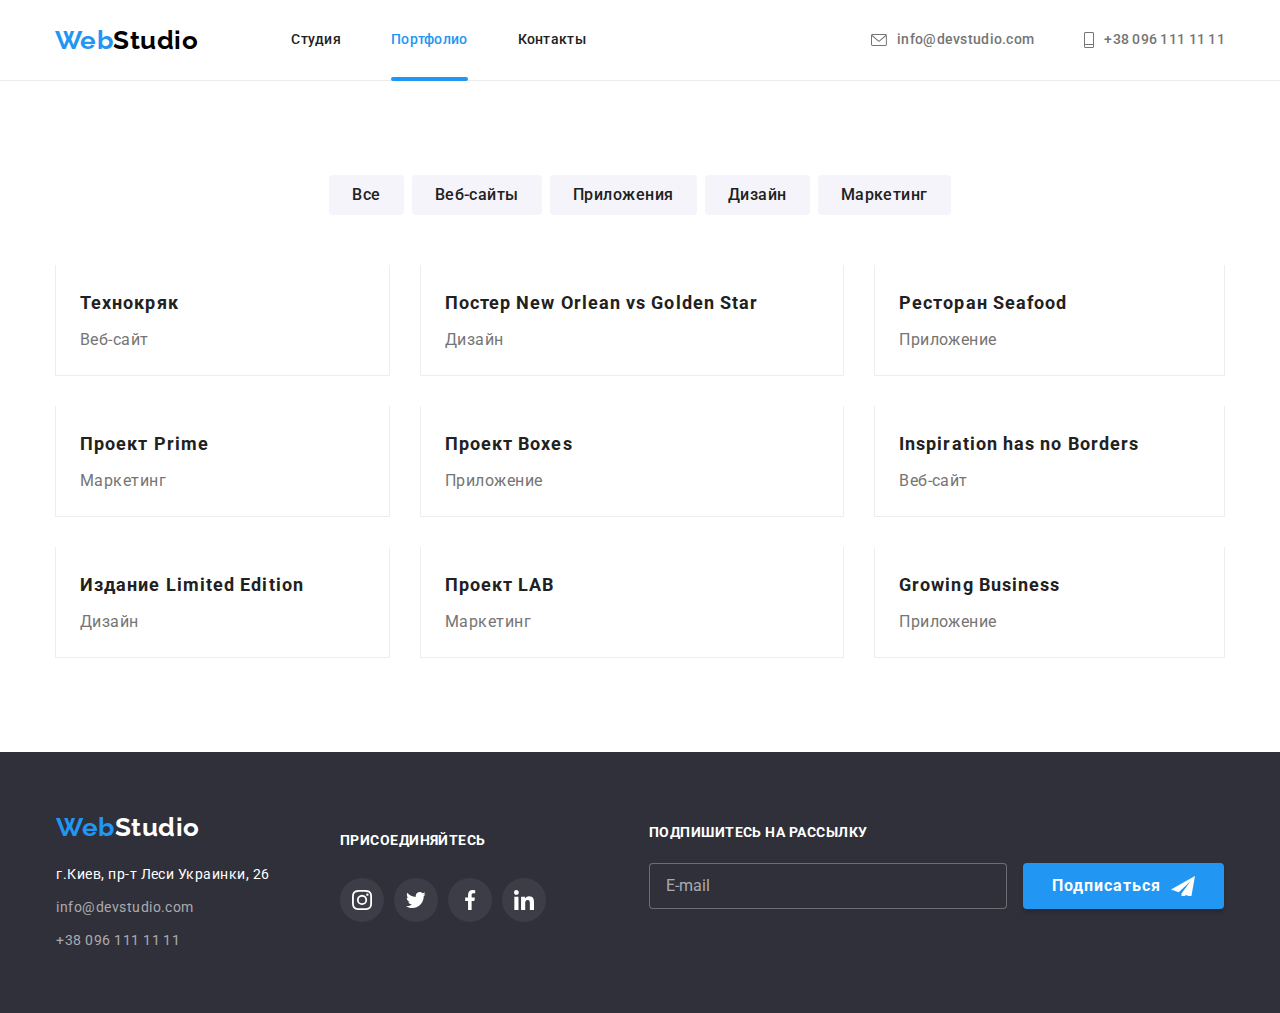
==== commit 11358fe9: "check" ====
--- a/portfolio.html
+++ b/portfolio.html
@@ -117,14 +117,14 @@
                 <ul class="portfolio-list list">
                     <li class="portfolio-item">
                         <div class="portfolio-description">
-                            <img srcset="
+                            <picture srcset="
                     ./images/our-people.jpg 1x,                   
                     ./images/our-people-2x.jpg 2x
                   " src="./images/our-people.jpg" alt="фото сотрудников" width="450" />
                             <div class="portfolio-overlay">
-                                <p class="portfolio-description-text">Технокряк это современная площадка распространения
-                                    коронавируса. Компании используют эту платформу для цифрового шпионажа и атак на
-                                    защищённые сервера конкурентов.</p>
+                                <p class="portfolio-description-text">Ресурс предлагает комплексные предложения с разным уровнем
+                                функционала и сервисов. Все это позволит посетителю получить
+                                исчерпывающие сведения о компании или частном лице.</p>
                             </div>
                         </div>
                         <div class="portfolio-border">
@@ -134,14 +134,14 @@
                     </li>
                     <li class="portfolio-item">
                         <div class="portfolio-description">
-                            <img srcset="
+                            <picture srcset="
                     ./images/ball.jpg 1x,                   
                     ./images/ball-2x.jpg 2x
                   " src="./images/ball.jpg" alt="парни играют в баскетбол" width="450" />
                             <div class="portfolio-overlay">
-                                <p class="portfolio-description-text">Технокряк это современная площадка распространения
-                                    коронавируса. Компании используют эту платформу для цифрового шпионажа и атак на
-                                    защищённые сервера конкурентов.</p>
+                                <p class="portfolio-description-text">Ресурс предлагает комплексные предложения с разным уровнем
+                                функционала и сервисов. Все это позволит посетителю получить
+                                исчерпывающие сведения о компании или частном лице.</p>
                             </div>
                         </div>
                         <div class="portfolio-border">
@@ -154,15 +154,15 @@
 
                     <li class="portfolio-item">
                         <div class="portfolio-description">
-                            <img srcset="
+                            <picture srcset="
                     ./images/seafood.jpg 1x,                   
                     ./images/seafood-2x.jpg 2x
                   " src="./images/seafood.jpg" alt="ресторан морепродуктов" width="450" />
                             <div class="portfolio-overlay">
 
-                                <p class="portfolio-description-text">Технокряк это современная площадка распространения
-                                    коронавируса. Компании используют эту платформу для цифрового шпионажа и атак на
-                                    защищённые сервера конкурентов.</p>
+                                <p class="portfolio-description-text">Ресурс предлагает комплексные предложения с разным уровнем
+                                функционала и сервисов. Все это позволит посетителю получить
+                                исчерпывающие сведения о компании или частном лице.</p>
                             </div>
                         </div>
                         <div class="portfolio-border">
@@ -173,14 +173,14 @@
 
                     <li class="portfolio-item">
                         <div class="portfolio-description">
-                            <img srcset="
+                            <picture srcset="
                     ./images/headphone.jpg 1x,                   
                     ./images/headphone-2x.jpg 2x
                   " src="./images/headphone.jpg" alt="наушники" width="450" />
                             <div class="portfolio-overlay">
-                                <p class="portfolio-description-text">Технокряк это современная площадка распространения
-                                    коронавируса. Компании используют эту платформу для цифрового шпионажа и атак на
-                                    защищённые сервера конкурентов.</p>
+                                <p class="portfolio-description-text">Ресурс предлагает комплексные предложения с разным уровнем
+                                функционала и сервисов. Все это позволит посетителю получить
+                                исчерпывающие сведения о компании или частном лице.</p>
                             </div>
                         </div>
                         <div class="portfolio-border">
@@ -191,14 +191,14 @@
 
                     <li class="portfolio-item">
                         <div class="portfolio-description">
-                            <img srcset="
+                            <picture srcset="
                     ./images/2-box.jpg 1x,                   
                     ./images/2-box-2x.jpg 2x
                   " src="./images/2-box.jpg" alt="две коробки" width="450" />
                             <div class="portfolio-overlay">
-                                <p class="portfolio-description-text">Технокряк это современная площадка распространения
-                                    коронавируса. Компании используют эту платформу для цифрового шпионажа и атак на
-                                    защищённые сервера конкурентов.</p>
+                                <p class="portfolio-description-text">Ресурс предлагает комплексные предложения с разным уровнем
+                                функционала и сервисов. Все это позволит посетителю получить
+                                исчерпывающие сведения о компании или частном лице.</p>
                             </div>
                         </div>
                         <div class="portfolio-border">
@@ -209,32 +209,32 @@
 
                     <li class="portfolio-item">
                         <div class="portfolio-description">
-                            <img srcset="
+                            <picture srcset="
                     ./images/screen.jpg 1x,                   
                     ./images/screen-2x.jpg 2x
                   " src="./images/screen.jpg" alt="экран" width="450" />
                             <div class="portfolio-overlay">
-                                <p class="portfolio-description-text">Технокряк это современная площадка распространения
-                                    коронавируса. Компании используют эту платформу для цифрового шпионажа и атак на
-                                    защищённые сервера конкурентов.</p>
-                            </div>
-                        </div>
-                        <div class="portfolio-border">
-                            <h2 class="portfolio-list-title"><span lang="en">Inspiration has no Borders</span< /h2>
+                                <p class="portfolio-description-text">Ресурс предлагает комплексные предложения с разным уровнем
+                                функционала и сервисов. Все это позволит посетителю получить
+                                исчерпывающие сведения о компании или частном лице.</p>
+                            </div>
+                        </div>
+                        <div class="portfolio-border">
+                            <h2 class="portfolio-list-title"><span lang="en">Inspiration has no Borders</span></h2>
                                     <p class="portfolio-list-text">Веб-сайт</p>
                         </div>
                     </li>
 
                     <li class="portfolio-item">
                         <div class="portfolio-description">
-                            <img srcset="
+                            <picture srcset="
                     ./images/book.jpg 1x,                   
                     ./images/book-2x.jpg 2x
                   " src="./images/book.jpg" alt="книга" width="450" />
                             <div class="portfolio-overlay">
-                                <p class="portfolio-description-text">Технокряк это современная площадка распространения
-                                    коронавируса. Компании используют эту платформу для цифрового шпионажа и атак на
-                                    защищённые сервера конкурентов.</p>
+                                <p class="portfolio-description-text">Ресурс предлагает комплексные предложения с разным уровнем
+                                функционала и сервисов. Все это позволит посетителю получить
+                                исчерпывающие сведения о компании или частном лице.</p>
                             </div>
                         </div>
                         <div class="portfolio-border">
@@ -245,14 +245,14 @@
 
                     <li class="portfolio-item">
                         <div class="portfolio-description">
-                            <img srcset="
+                            <picture srcset="
                     ./images/label.jpg 1x,                   
                     ./images/label-2x.jpg 2x
                   " src="./images/label.jpg" alt="бирка для чемодана" width="450" />
                             <div class="portfolio-overlay">
-                                <p class="portfolio-description-text">Технокряк это современная площадка распространения
-                                    коронавируса. Компании используют эту платформу для цифрового шпионажа и атак на
-                                    защищённые сервера конкурентов.</p>
+                                <p class="portfolio-description-text">Ресурс предлагает комплексные предложения с разным уровнем
+                                функционала и сервисов. Все это позволит посетителю получить
+                                исчерпывающие сведения о компании или частном лице.</p>
                             </div>
                         </div>
                         <div class="portfolio-border">
@@ -263,14 +263,14 @@
 
                     <li class="portfolio-item border">
                         <div class="portfolio-description">
-                            <img srcset="
+                            <picture srcset="
                     ./images/leptop.jpg 1x,                   
                     ./images/leptop-2x.jpg 2x
                   " src="./images/leptop.jpg" alt="ноутбук" width="450" />
                             <div class="portfolio-overlay">
-                                <p class="portfolio-description-text">Технокряк это современная площадка распространения
-                                    коронавируса. Компании используют эту платформу для цифрового шпионажа и атак на
-                                    защищённые сервера конкурентов.</p>
+                                <p class="portfolio-description-text">Ресурс предлагает комплексные предложения с разным уровнем
+                                функционала и сервисов. Все это позволит посетителю получить
+                                исчерпывающие сведения о компании или частном лице.</p>
                             </div>
                         </div>
                         <div class="portfolio-border">
--- a/css/main.min.css
+++ b/css/main.min.css
@@ -1 +1 @@
-:root{--primary-text-color: #212121;--secondary-text-color: #757575;--white-text-color: #ffffff;--accent-color: #2196f3;--black-logo-color: #000000;--footer-text-color: rgba(255, 255, 255, 0.6);--white-background-color: #ffffff;--hero-background-color: #2f303a;--team-background-color: #f5f4fa}body{font-family:"Roboto";letter-spacing:.03em;background-color:var(--white-background-color);color:var(--primary-text-color)}.list{list-style:none}.link{text-decoration:none}h1,h2,h3,h4,h5,h6,p,ul{margin:0;padding:0}img{display:block;width:100%;height:auto}.container{width:100%;margin-left:auto;margin-right:auto;padding-left:15px;padding-right:15px}@media screen and (min-width: 480px){.container{padding-left:15px;padding-right:15px;width:480px}}@media screen and (min-width: 768px){.container{width:768px}}@media screen and (min-width: 1200px){.container{width:1200px}}.section-title{font-weight:700;font-size:36px;line-height:1.17;text-align:center;color:var(--primary-text-color)}.logo{font-family:"Raleway";font-weight:700;font-size:26px;line-height:1.19;align-items:center;text-align:center;color:var(--accent-color)}.visually-hidden{position:absolute;width:1px;height:1px;margin:-1px;padding:0;overflow:hidden;border:0;clip:rect(0 0 0 0)}.header{border-bottom:1px solid #ececec}@media screen and (max-width: 767px){.header{padding-top:16px;padding-bottom:16px}}.header__section{display:flex;align-items:center;justify-content:space-between;padding-left:15px;padding-right:15px}@media screen and (max-width: 767px){.header__section{max-width:767px}}.header__nav{display:flex;align-items:center}.header__logo{margin-right:93px}.header__logo--black{color:var(--black-logo-color)}.nav{display:flex}@media screen and (max-width: 767px){.nav{display:none}}.nav__item:not(:last-child){margin-right:50px}.nav__link{display:block;padding-top:32px;padding-bottom:32px;font-weight:500;font-size:14px;line-height:1.14;letter-spacing:.02em;color:var(--primary-text-color);position:relative;transition:color 250ms cubic-bezier(0.4, 0, 0.2, 1)}.nav__link:focus,.nav__link:hover{color:var(--accent-color)}.nav__link--current{color:var(--accent-color)}.nav__link--current::after{position:absolute;display:block;content:"";width:100%;height:4px;border-radius:2px;bottom:-1px;background-color:var(--accent-color)}.header-contact{display:flex}@media screen and (max-width: 767px){.header-contact{display:none}}@media screen and (min-width: 768px)and (max-width: 1199px){.header-contact{flex-direction:column;align-content:center}}.header-contack__list{margin-left:auto}.header-contact__item+.header-contact__item{margin-left:50px}@media screen and (min-width: 768px)and (max-width: 1199px){.header-contact__item+.header-contact__item{margin-left:0px}}@media screen and (min-width: 768px)and (max-width: 1199px){.header-contact__item{margin-left:0px}}.header-contact__link{display:inline-flex;padding:32px 0px 32px;align-items:center;font-weight:500;font-size:14px;line-height:1.14;letter-spacing:.02em;color:var(--secondary-text-color);transition:color 250ms cubic-bezier(0.4, 0, 0.2, 1)}.header-contact__link:hover,.header-contact__link:focus{color:var(--accent-color)}@media screen and (min-width: 768px)and (max-width: 1199px){.header-contact__link{padding:0}}@media screen and (min-width: 768px)and (max-width: 1199px){.header-contact__item:not(:last-child){margin-bottom:10px}}.header-contact__icon{margin-right:10px;fill:currentColor}.mob-menu{width:100vw;height:100vh;position:fixed;background-color:#fff;top:0;right:0;padding:15px 10px 48px 40px;z-index:999}.flex{display:flex;flex-direction:column;justify-content:space-between}.menu-open{display:flex;align-items:center;justify-content:center;width:40px;height:40px;background-color:rgba(0,0,0,0);color:#212121;border:none;margin-left:auto;cursor:pointer}.menu-open:hover,.menu-open:focus{fill:var(--accent-color)}@media screen and (min-width: 768px){.menu-open{display:none}}.menu-close{display:flex;align-items:center;justify-content:center;background-color:rgba(0,0,0,0);color:#212121;border:none;margin-left:auto;cursor:pointer}.menu-close:hover,.menu-close:focus{fill:var(--accent-color)}.mob-menu-list__item:not(:last-child){margin-bottom:32px}.mob-menu-list__link{font-family:Roboto;font-weight:500;font-size:40px;line-height:1.18;letter-spacing:.02em;color:#212121}.mob-menu-list__link:focus,.mob-menu-list__link:hover{color:var(--accent-color)}.mob-menu-list__link--current{color:var(--accent-color)}.mob-menu-list__tell{display:block;margin-bottom:32px;font-family:Roboto;font-style:normal;font-weight:500;font-size:34px;line-height:1.18;letter-spacing:.02em;color:#2196f3}.mob-menu-list__mail{display:block;font-family:Roboto;font-style:normal;font-weight:500;font-size:24px;line-height:1.17;letter-spacing:.02em;color:#757575;margin-bottom:64px}.mob-menu-list__social{display:flex;flex-direction:row;column-gap:20px}.mob-menu-list__social-item{position:relative;font-weight:500;font-size:18px;line-height:1.22;letter-spacing:.02em;color:#2196f3}.mob-menu-list__social-item:not(:first-child)::before{content:"";display:block;position:absolute;top:0;left:-10px;width:1px;height:22px;background-color:rgba(33,33,33,.2)}.mob-menu.is-hidden{opacity:0;visibility:hidden;pointer-events:none}.hero{text-align:center;margin-left:auto;margin-right:auto;background-color:var(--hero-background-color);background-image:linear-gradient(to right, rgba(47, 48, 58, 0.4), rgba(47, 48, 58, 0.4)),url("../img/hero-mobile.jpg");background-repeat:no-repeat;background-size:cover;background-position:center;height:400px;padding-top:118px;padding-bottom:0px}@media screen and (min-device-pixel-ratio: 2),screen and (min-resolution: 192dpi),screen and (min-resolution: 2dppx){.hero{background-image:linear-gradient(to right, rgba(47, 48, 58, 0.4), rgba(47, 48, 58, 0.4)),url(../images/hero-mobile2x.jpg)}}@media screen and (min-width: 768px){.hero{background-image:linear-gradient(to right, rgba(47, 48, 58, 0.4), rgba(47, 48, 58, 0.4)),url("../images/hero-tablet.jpg")}}@media screen and (min-width: 768px)and (min-device-pixel-ratio: 2),screen and (min-width: 768px)and (min-resolution: 192dpi),screen and (min-width: 768px)and (min-resolution: 2dppx){.hero{background-image:linear-gradient(to right, rgba(47, 48, 58, 0.4), rgba(47, 48, 58, 0.4)),url("../images/hero-tablet2x.jpg")}}@media screen and (min-width: 1200px){.hero{background-image:linear-gradient(to right, rgba(47, 48, 58, 0.4), rgba(47, 48, 58, 0.4)),url("../images/hero-desctop.jpg")}}@media screen and (min-width: 1200px)and (min-device-pixel-ratio: 2),screen and (min-width: 1200px)and (min-resolution: 192dpi),screen and (min-width: 1200px)and (min-resolution: 2dppx){.hero{background-image:linear-gradient(to right, rgba(47, 48, 58, 0.4), rgba(47, 48, 58, 0.4)),url("../images/hero-desctop2x.jpg")}}@media screen and (min-width: 1200px){.hero{max-width:1600px;height:600px;padding-top:200px}}.hero__title{padding:0;margin-bottom:30px;margin-left:auto;margin-right:auto;max-width:250px;font-weight:900;font-size:18px;line-height:1.62;letter-spacing:.06em;text-transform:uppercase;color:var(--white-text-color)}@media screen and (min-width: 480px){.hero__title{font-size:26px;max-width:360px}}@media screen and (min-width: 1200px){.hero__title{font-size:44px;max-width:360px;line-height:1.36;max-width:696px;margin-left:auto;margin-right:auto}}.hero__btn{display:inline-block;min-width:140px;border-radius:4px;border:1px solid rgba(0,0,0,0);padding:7px;background-color:var(--accent-color);color:var(--white-text-color);font-family:"Roboto";font-weight:700;font-size:12px;line-height:1.87;align-items:center;text-align:center;letter-spacing:.06em;cursor:pointer;transition:background-color 250ms cubic-bezier(0.4, 0, 0.2, 1),color 250ms cubic-bezier(0.4, 0, 0.2, 1)}.hero__btn:hover,.hero__btn:focus{background-color:#188ce8;color:var(--white-text-color)}@media screen and (min-width: 480px){.hero__btn{padding:10px 32px;font-size:16px;min-width:200px}}.features{padding-top:60px;padding-bottom:60px}@media screen and (min-width: 1200px){.features{padding-top:94px;padding-bottom:94px}}@media screen and (max-width: 479px){.features{padding-left:15px;padding-right:15px}}.features-flex{display:flex;flex-wrap:wrap}.features-list{justify-content:center;grid-gap:30px}@media screen and (min-width: 480px){.features-list__item{width:450px}}@media screen and (min-width: 768px){.features-list__item{width:354px}}@media screen and (min-width: 1200px){.features-list__item{width:270px}}.features-list__icon-fon{display:flex;height:120px;align-items:center;justify-content:center;flex-direction:column;margin-bottom:30px;background-color:var(--team-background-color)}@media screen and (min-width: 480px){.features-list__icon-fon{width:450px}}@media screen and (min-width: 768px){.features-list__icon-fon{width:354px}}@media screen and (min-width: 1200px){.features-list__icon-fon{width:270px}}.features-list__icon{align-items:center}.features-list__title{margin-bottom:10px;font-weight:700;font-size:14px;line-height:1.14;text-transform:uppercase;text-align:center}@media screen and (min-width: 768px){.features-list__title{text-align:left}}.features-list__text{font-size:14px;line-height:1.71;color:var(--secondary-text-color)}.work{padding-bottom:94px;display:none}@media screen and (min-width: 1200px){.work{display:block}}.work__title{margin-bottom:50px}.work-list{display:flex;justify-content:center;align-items:center;grid-gap:30px}.work-list__item{position:relative}.work-list__text{width:100%;position:absolute;bottom:0;left:0;padding:27px 0px;font-weight:bold;font-size:14px;line-height:1.14;text-align:center;text-transform:uppercase;color:var(--white-text-color);background-color:rgba(47,48,58,.8)}.team{padding-top:60px;padding-bottom:60px;background-color:var(--team-background-color)}@media screen and (min-width: 1200px){.team{padding-top:94px;padding-bottom:94px}}.team__title{margin-bottom:30px;font-weight:700;font-size:28px;line-height:1.17;text-align:center}@media screen and (min-width: 1200px){.team__title{margin-bottom:50px;font-size:36px}}.team-list{display:flex;flex-wrap:wrap;justify-content:center;align-items:center;grid-gap:30px}.team-list__item{box-shadow:0px 1px 3px rgba(0,0,0,.12),0px 1px 1px rgba(0,0,0,.14),0px 2px 1px rgba(0,0,0,.2);background-color:var(--white-background-color)}@media screen and (max-width: 479px){.team-list__item{width:270px}}@media screen and (min-width: 480px){.team-list__item{width:450px}}@media screen and (min-width: 768px){.team-list__item{width:354px}}@media screen and (min-width: 1200px){.team-list__item{width:270px}}.team-list__workers{padding:30px 0px}.team-list__worker{font-weight:500;font-size:16px;line-height:1.19;text-align:center}.team-list__profession{margin-top:10px;font-size:16px;line-height:1.19;text-align:center;color:var(--secondary-text-color)}.team-list__social-list{display:flex;justify-content:center;align-items:center;padding:0px 32px;margin-top:16px;list-style:none;gap:10px}.team-list__social-item{width:44px;height:44px}.team-list__social-link{display:block;width:44px;height:44px;border-radius:50%;color:#afb1b8;background-color:#fff;transition:background-color 250ms cubic-bezier(0.4, 0, 0.2, 1),color 250ms cubic-bezier(0.4, 0, 0.2, 1)}.team-list__social-link:hover,.team-list__social-link:focus{color:#fff;background-color:var(--accent-color)}.team-list__social-icon{margin:12px 0px 0px 12px;fill:currentColor}.client{padding-top:60px;padding-bottom:60px}@media screen and (min-width: 1200px){.client{padding-top:94px;padding-bottom:94px}}.client__title{margin-bottom:30px;font-weight:700;font-size:28px;line-height:1.17;text-align:center}@media screen and (min-width: 1200px){.client__title{margin-bottom:50px;font-size:36px}}.client__list{justify-content:center;align-items:center;grid-gap:30px}.customers{display:flex;flex-wrap:wrap}@media screen and (min-width: 1200px){.customers{flex-wrap:nowrap}}.customers__item{height:90px;transition:border-color 250ms cubic-bezier(0.4, 0, 0.2, 1),color 250ms cubic-bezier(0.4, 0, 0.2, 1)}.customers__item:focus,.customers__item:hover{color:var(--accent-color);border-color:var(--accent-color)}@media screen and (max-width: 767px){.customers__item{width:210px}}@media screen and (min-width: 768px){.customers__item{width:226px}}@media screen and (min-width: 1200px){.customers__item{width:170px}}.customers__link{display:flex;justify-content:center;align-items:center;border:1px solid #afb1b8;color:#afb1b8;background-color:#fff;padding:16px 32px;transition:border-color 250ms cubic-bezier(0.4, 0, 0.2, 1),color 250ms cubic-bezier(0.4, 0, 0.2, 1)}.customers__link:focus,.customers__link:hover{color:var(--accent-color);border-color:var(--accent-color)}@media screen and (min-width: 1200px){.customers__link{width:170px}}.customers__icon{fill:currentColor}.footer{text-align:center;padding:60px 0px;background-color:var(--hero-background-color)}.footer__flex{display:block;margin:0;padding:0px;list-style:none}@media(min-width: 768px){.footer__flex{display:flex;justify-content:center;flex-wrap:wrap;gap:30px 165px}}@media(min-width: 1200px){.footer__flex{display:flex;justify-content:center;text-align:left;gap:70px}}.footer__logo--white{color:var(--white-text-color)}.footer-contact__link.footer-contact__address.link{color:var(--white-text-color)}.footer-contact__link.footer-contact__address.link:hover,.footer-contact__link.footer-contact__address.link:focus{color:var(--accent-color)}.footer-contact{margin-top:20px}.footer-contact__item{margin-top:9px}.footer-contact__link{font-style:normal;font-size:14px;line-height:1.71;color:var(--footer-text-color);transition:color 250ms cubic-bezier(0.4, 0, 0.2, 1)}.footer-contact__link:hover,.footer-contact__link:focus{color:var(--accent-color)}.social-section{display:block;margin-top:60px;text-align:center}@media(min-width: 768px){.social-section{margin-top:0px}}.social-section__text{padding:20px 0px 10px 0px;margin-bottom:20px;font-weight:700;font-size:14px;line-height:1.14px;text-transform:uppercase;color:var(--white-text-color)}@media(min-width: 768px){.social-section__text{padding-bottom:10px}}@media(min-width: 1200px){.social-section__text{text-align:left}}.footer-list{display:flex;justify-content:space-between;justify-content:center;padding:0;margin-top:0;list-style:none}.footer-list__item{width:44px;height:44px;margin-right:10px}.footer-list__link{display:flex;width:44px;height:44px;border-radius:50%;color:#fff;background-color:rgba(255,255,255,.062745098);transition:background-color 250ms cubic-bezier(0.4, 0, 0.2, 1),color 250ms cubic-bezier(0.4, 0, 0.2, 1)}.footer-list__link:hover,.footer-list__link:focus{color:#fff;background-color:var(--accent-color)}.footer-list__icon{margin:12px 0px 0px 12px;fill:currentColor}.footer-submit{margin-top:60px}@media(min-width: 768px){.footer-submit{margin-top:0px;padding:0}}@media(min-width: 1200px){.footer-submit{margin-left:23px}}.footer-submit__text{padding:20px 0px 10px 0px;margin-bottom:20px;font-weight:700;font-size:14px;line-height:1.14px;text-transform:uppercase;color:var(--white-text-color)}.footer-submit__input{margin-bottom:20px;width:100%;margin:0;padding:13px 16px;border-radius:4px;outline:none;border:1px solid rgba(255,255,255,.3);background-color:var(--hero-background-color);color:var(--white-text-color)}.footer-submit__input:focus,.footer-submit__input:hover{border-color:var(--accent-color)}.footer-submit__input::placeholder{font-size:16px;line-height:1.25;color:rgba(255,255,255,.6)}@media(min-width: 1200px){.footer-submit__input{width:358px;margin-right:12px}}.footer-submit__btn{display:inline-flex;align-items:center;justify-content:center;border:none;margin-top:20px;padding:8px 29px;border-radius:4px;background-color:var(--accent-color);box-shadow:0px 4px 4px rgba(0,0,0,.15);color:var(--white-text-color);font-family:"Roboto";font-style:normal;font-weight:700;font-size:16px;line-height:1.87;letter-spacing:.06em;cursor:pointer;min-height:43px}@media(min-width: 1200px){.footer-submit__btn{margin-top:0px}}.footer-submit__btn:hover,.footer-submit__btn:focus{background-color:#188ce8}.footer-submit__btn::after{content:"";display:inline-block;width:24px;height:20px;margin-left:10px;background-image:url(../images/send.svg)}.portfolio-section{padding-top:60px;padding-bottom:60px}@media screen and (min-width: 1200px){.portfolio-section{padding-top:94px;padding-bottom:94px}}@media screen and (max-width: 479px){.portfolio-section{padding-left:15px;padding-right:15px}}.portfolio-btn-list{display:flex;flex-wrap:wrap;justify-content:flex-start;margin-bottom:40px;grid-gap:8px;grid-row-gap:15px}@media(min-width: 768px){.portfolio-btn-list{justify-content:center;margin-bottom:30px}}@media(min-width: 1200px){.portfolio-btn-list{margin-bottom:50px}}.portfolio-item:hover .portfolio-overlay{transform:translateY(0)}.portfolio-description{position:relative;overflow:hidden}.portfolio-overlay{position:absolute;display:inline-block;content:"";width:100%;height:100%;top:0;left:0;background-color:rgba(33,150,243,.9);transform:translateY(100%);transition:transform 250ms cubic-bezier(0.4, 0, 0.2, 1)}.portfolio-description-text{position:absolute;top:0;left:0;padding:63px 24px;font-size:18px;line-height:1.56;color:var(--white-text-color)}.portfolio-btn{display:inline-block;min-width:73px;border-radius:4px;border:1px solid rgba(0,0,0,0);padding:6px 22px;font-family:"Roboto";font-weight:500;font-size:16px;line-height:1.63;letter-spacing:.03em;text-align:center;background-color:var(--team-background-color);color:var(--primary-text-color);cursor:pointer;transition:background-color 250ms cubic-bezier(0.4, 0, 0.2, 1),color 250ms cubic-bezier(0.4, 0, 0.2, 1),box-shadow 250ms cubic-bezier(0.4, 0, 0.2, 1)}.portfolio-btn:hover,.portfolio-btn:focus{background-color:var(--accent-color);color:var(--white-text-color);box-shadow:0px 3px 1px rgba(0,0,0,.1),0px 1px 2px rgba(0,0,0,.08),0px 2px 2px rgba(0,0,0,.12)}.portfolio-list{display:grid;grid-template-columns:auto;gap:30px 30px;align-items:stretch}@media screen and (min-width: 480px){.portfolio-list{grid-template-columns:auto}}@media screen and (min-width: 768px){.portfolio-list{grid-template-columns:auto auto}}@media screen and (min-width: 1200px){.portfolio-list{grid-template-columns:auto auto auto}}.portfolio-item{transition:box-shadow 250ms cubic-bezier(0.4, 0, 0.2, 1)}.portfolio-item:hover,.portfolio-item:focus{box-shadow:0px 3px 1px rgba(0,0,0,.1),0px 1px 2px rgba(0,0,0,.08),0px 2px 2px rgba(0,0,0,.12)}.portfolio-border{border:1px solid #eee;border-top:rgba(0,0,0,0);padding:20px 24px}.portfolio-list-title{font-weight:700;font-size:18px;line-height:2;letter-spacing:.06em}.portfolio-list-text{margin-top:4px;font-size:16px;line-height:1.87;color:var(--secondary-text-color)}.backdrop{position:fixed;display:flex;align-items:center;justify-content:center;width:100vw;height:100vh;background-color:rgba(0,0,0,.2);top:0;transition:opacity 250ms cubic-bezier(0.4, 0, 0.2, 1),visibility 250ms cubic-bezier(0.4, 0, 0.2, 1)}.backdrop.is-hidden{opacity:0;visibility:hidden;pointer-events:none}.backdrop.is-hidden .modal{transform:scale(2)}.modal{width:320px;min-height:581px;background-color:#fff;position:relative;transform:scale(1);transition:transform 250ms cubic-bezier(0.4, 0, 0.2, 1)}@media screen and (min-width: 480px){.modal{width:450px;min-height:609px}}@media screen and (min-width: 1200px){.modal{width:528px;min-height:581px}}.modal-icon{fill:var(--black-logo-color);transition:fill 250ms cubic-bezier(0.4, 0, 0.2, 1)}.close-btn{position:absolute;display:flex;align-items:center;justify-content:center;right:8px;top:8px;background-color:rgba(0,0,0,0);border-radius:50%;width:30px;height:30px;border:1px solid rgba(0,0,0,.1);cursor:pointer}.close-btn:hover .modal-icon{fill:var(--accent-color)}.form{margin-left:auto;margin-right:auto;padding:40px}@media screen and (min-width: 480px){.form{width:450px}}@media screen and (min-width: 1200px){.form{width:528px}}.form-title{display:block;font-weight:700;font-size:20px;line-height:1.15;text-align:center}.top-title{margin-top:12px}.form-field{position:relative;display:flex;flex-direction:column;margin-bottom:10px}.form-label,.comment-label{font-size:12px;line-height:1.16;letter-spacing:.01em;color:var(--secondary-text-color);margin-bottom:4px}.form-input{width:100%;margin:0;padding:11px 42px;border:1px solid rgba(33,33,33,.2);border-radius:4px;outline:none;transition:border-color 250ms cubic-bezier(0.4, 0, 0.2, 1)}.form-input:focus{border-color:var(--accent-color)}.form-input:focus~.input-icon{fill:var(--accent-color)}.input-icon{position:absolute;top:50%;left:15px;transform:translateY(25%);display:inline-block;width:12px;height:12px;transition:fill 250ms cubic-bezier(0.4, 0, 0.2, 1)}textarea{resize:none;border:1px solid rgba(33,33,33,.2);border-radius:4px;padding:12px 16px;font-size:12px;line-height:1.17;letter-spacing:.01em;height:120px;outline:none;transition:border-color 250ms cubic-bezier(0.4, 0, 0.2, 1)}textarea:focus{border-color:var(--accent-color)}.comment::placeholder{font-size:12px;line-height:1.17;letter-spacing:.01em;color:#757575}.form-field-chek{padding-left:0px;margin-top:25px;margin-bottom:30px}@media screen and (min-width: 1200px){.form-field-chek{padding-left:14px}}.icon-chek{display:inline-block;width:16px;height:15px;border:2px solid #212121;border-radius:2px;margin-right:7px}.form-checkbox{position:absolute;width:1px;height:1px;margin:-1px;padding:0;overflow:hidden;border:0;clip:rect(0 0 0 0)}.form-checkbox:checked+.icon-chek{background-image:url(../images/icon-check.svg);background-position:center;background-repeat:no-repeat;background-color:var(--accent-color);background-origin:border-box;border-color:var(--accent-color)}.policy-label{position:relative;display:flex;align-items:center;font-size:11px;line-height:1.14;color:var(--secondary-text-color)}@media screen and (max-width: 479px){.policy-label{font-size:10px;line-height:1.11}}@media screen and (min-width: 1200px){.policy-label{font-size:14px;line-height:1.71}}.policy-link{margin-left:3px;color:#2196f3}@media screen and (max-width: 479px){.policy-link{position:absolute;top:18px;left:21px}}.form-btn{display:flex;align-items:center;justify-content:center;margin:0 auto;padding:10px 56px;border:none;border-radius:4px;text-align:center;text-decoration:none;font-family:"Roboto";font-style:normal;font-weight:700;font-size:16px;line-height:1.87;letter-spacing:.06em;cursor:pointer;background-color:var(--accent-color);box-shadow:0px 4px 4px rgba(0,0,0,.15);color:var(--white-text-color);transition:background-color 250ms cubic-bezier(0.4, 0, 0.2, 1)}.form-btn:focus,.form-btn:hover{background-color:#188ce8}/*# sourceMappingURL=main.min.css.map */+:root{--primary-text-color: #212121;--secondary-text-color: #757575;--white-text-color: #ffffff;--accent-color: #2196f3;--black-logo-color: #000000;--footer-text-color: rgba(255, 255, 255, 0.6);--white-background-color: #ffffff;--hero-background-color: #2f303a;--team-background-color: #f5f4fa}body{font-family:"Roboto";letter-spacing:.03em;background-color:var(--white-background-color);color:var(--primary-text-color)}.list{list-style:none}.link{text-decoration:none}h1,h2,h3,h4,h5,h6,p,ul{margin:0;padding:0}img{display:block;width:100%;height:auto}.container{width:100%;margin-left:auto;margin-right:auto;padding-left:15px;padding-right:15px}@media screen and (min-width: 480px){.container{padding-left:15px;padding-right:15px;width:480px}}@media screen and (min-width: 768px){.container{width:768px}}@media screen and (min-width: 1200px){.container{width:1200px}}.section-title{font-weight:700;font-size:36px;line-height:1.17;text-align:center;color:var(--primary-text-color)}.logo{font-family:"Raleway";font-weight:700;font-size:26px;line-height:1.19;align-items:center;text-align:center;color:var(--accent-color)}.visually-hidden{position:absolute;width:1px;height:1px;margin:-1px;padding:0;overflow:hidden;border:0;clip:rect(0 0 0 0)}.header{border-bottom:1px solid #ececec}@media screen and (max-width: 767px){.header{padding-top:16px;padding-bottom:16px}}.header__section{display:flex;align-items:center;justify-content:space-between;padding-left:15px;padding-right:15px}@media screen and (max-width: 767px){.header__section{max-width:767px}}.header__nav{display:flex;align-items:center}.header__logo{margin-right:93px}.header__logo--black{color:var(--black-logo-color)}.nav{display:flex}@media screen and (max-width: 767px){.nav{display:none}}.nav__item:not(:last-child){margin-right:50px}.nav__link{display:block;padding-top:32px;padding-bottom:32px;font-weight:500;font-size:14px;line-height:1.14;letter-spacing:.02em;color:var(--primary-text-color);position:relative;transition:color 250ms cubic-bezier(0.4, 0, 0.2, 1)}.nav__link:focus,.nav__link:hover{color:var(--accent-color)}.nav__link--current{color:var(--accent-color)}.nav__link--current::after{position:absolute;display:block;content:"";width:100%;height:4px;border-radius:2px;bottom:-1px;background-color:var(--accent-color)}.header-contact{display:flex}@media screen and (max-width: 767px){.header-contact{display:none}}@media screen and (min-width: 768px)and (max-width: 1199px){.header-contact{flex-direction:column;align-content:center}}.header-contack__list{margin-left:auto}.header-contact__item+.header-contact__item{margin-left:50px}@media screen and (min-width: 768px)and (max-width: 1199px){.header-contact__item+.header-contact__item{margin-left:0px}}@media screen and (min-width: 768px)and (max-width: 1199px){.header-contact__item{margin-left:0px}}.header-contact__link{display:inline-flex;padding:32px 0px 32px;align-items:center;font-weight:500;font-size:14px;line-height:1.14;letter-spacing:.02em;color:var(--secondary-text-color);transition:color 250ms cubic-bezier(0.4, 0, 0.2, 1)}.header-contact__link:hover,.header-contact__link:focus{color:var(--accent-color)}@media screen and (min-width: 768px)and (max-width: 1199px){.header-contact__link{padding:0}}@media screen and (min-width: 768px)and (max-width: 1199px){.header-contact__item:not(:last-child){margin-bottom:10px}}.header-contact__icon{margin-right:10px;fill:currentColor}.mob-menu{width:100vw;height:100vh;position:fixed;background-color:#fff;top:0;right:0;padding:15px 10px 48px 40px;z-index:999}.flex{display:flex;flex-direction:column;justify-content:space-between}.menu-open{display:flex;align-items:center;justify-content:center;width:40px;height:40px;background-color:rgba(0,0,0,0);color:#212121;border:none;margin-left:auto;cursor:pointer}.menu-open:hover,.menu-open:focus{fill:var(--accent-color)}@media screen and (min-width: 768px){.menu-open{display:none}}.menu-close{display:flex;align-items:center;justify-content:center;background-color:rgba(0,0,0,0);color:#212121;border:none;margin-left:auto;cursor:pointer}.menu-close:hover,.menu-close:focus{fill:var(--accent-color)}.mob-menu-list__item:not(:last-child){margin-bottom:32px}.mob-menu-list__link{font-family:Roboto;font-weight:500;font-size:40px;line-height:1.18;letter-spacing:.02em;color:#212121}.mob-menu-list__link:focus,.mob-menu-list__link:hover{color:var(--accent-color)}.mob-menu-list__link--current{color:var(--accent-color)}.mob-menu-list__tell{display:block;margin-bottom:32px;font-family:Roboto;font-style:normal;font-weight:500;font-size:34px;line-height:1.18;letter-spacing:.02em;color:#2196f3}.mob-menu-list__mail{display:block;font-family:Roboto;font-style:normal;font-weight:500;font-size:24px;line-height:1.17;letter-spacing:.02em;color:#757575;margin-bottom:64px}.mob-menu-list__social{display:flex;flex-direction:row;column-gap:20px}.mob-menu-list__social-item{position:relative;font-weight:500;font-size:18px;line-height:1.22;letter-spacing:.02em;color:#2196f3}.mob-menu-list__social-item:not(:first-child)::before{content:"";display:block;position:absolute;top:0;left:-10px;width:1px;height:22px;background-color:rgba(33,33,33,.2)}.mob-menu.is-hidden{opacity:0;visibility:hidden;pointer-events:none}.hero{text-align:center;margin-left:auto;margin-right:auto;background-color:var(--hero-background-color);background-image:linear-gradient(to right, rgba(47, 48, 58, 0.4), rgba(47, 48, 58, 0.4)),url("../img/hero-mobile.jpg");background-repeat:no-repeat;background-size:cover;background-position:center;height:400px;padding-top:118px;padding-bottom:0px}@media screen and (min-device-pixel-ratio: 2),screen and (min-resolution: 192dpi),screen and (min-resolution: 2dppx){.hero{background-image:linear-gradient(to right, rgba(47, 48, 58, 0.4), rgba(47, 48, 58, 0.4)),url(../images/hero-mobile2x.jpg)}}@media screen and (min-width: 768px){.hero{background-image:linear-gradient(to right, rgba(47, 48, 58, 0.4), rgba(47, 48, 58, 0.4)),url("../images/hero-tablet.jpg")}}@media screen and (min-width: 768px)and (min-device-pixel-ratio: 2),screen and (min-width: 768px)and (min-resolution: 192dpi),screen and (min-width: 768px)and (min-resolution: 2dppx){.hero{background-image:linear-gradient(to right, rgba(47, 48, 58, 0.4), rgba(47, 48, 58, 0.4)),url("../images/hero-tablet2x.jpg")}}@media screen and (min-width: 1200px){.hero{background-image:linear-gradient(to right, rgba(47, 48, 58, 0.4), rgba(47, 48, 58, 0.4)),url("../images/hero-desctop.jpg")}}@media screen and (min-width: 1200px)and (min-device-pixel-ratio: 2),screen and (min-width: 1200px)and (min-resolution: 192dpi),screen and (min-width: 1200px)and (min-resolution: 2dppx){.hero{background-image:linear-gradient(to right, rgba(47, 48, 58, 0.4), rgba(47, 48, 58, 0.4)),url("../images/hero-desctop2x.jpg")}}@media screen and (min-width: 1200px){.hero{max-width:1600px;height:600px;padding-top:200px}}.hero__title{padding:0;margin-bottom:30px;margin-left:auto;margin-right:auto;max-width:250px;font-weight:900;font-size:18px;line-height:1.62;letter-spacing:.06em;text-transform:uppercase;color:var(--white-text-color)}@media screen and (min-width: 480px){.hero__title{font-size:26px;max-width:360px}}@media screen and (min-width: 1200px){.hero__title{font-size:44px;max-width:360px;line-height:1.36;max-width:696px;margin-left:auto;margin-right:auto}}.hero__btn{display:inline-block;min-width:140px;border-radius:4px;border:1px solid rgba(0,0,0,0);padding:7px;background-color:var(--accent-color);color:var(--white-text-color);font-family:"Roboto";font-weight:700;font-size:12px;line-height:1.87;align-items:center;text-align:center;letter-spacing:.06em;cursor:pointer;transition:background-color 250ms cubic-bezier(0.4, 0, 0.2, 1),color 250ms cubic-bezier(0.4, 0, 0.2, 1)}.hero__btn:hover,.hero__btn:focus{background-color:#188ce8;color:var(--white-text-color)}@media screen and (min-width: 480px){.hero__btn{padding:10px 32px;font-size:16px;min-width:200px}}.features{padding-top:60px;padding-bottom:60px}@media screen and (min-width: 1200px){.features{padding-top:94px;padding-bottom:94px}}@media screen and (max-width: 479px){.features{padding-left:15px;padding-right:15px}}.features-flex{display:flex;flex-wrap:wrap}.features-list{justify-content:center;grid-gap:30px}@media screen and (min-width: 480px){.features-list__item{width:450px}}@media screen and (min-width: 768px){.features-list__item{width:354px}}@media screen and (min-width: 1200px){.features-list__item{width:270px}}.features-list__icon-fon{display:flex;height:120px;align-items:center;justify-content:center;flex-direction:column;margin-bottom:30px;background-color:var(--team-background-color)}@media screen and (min-width: 480px){.features-list__icon-fon{width:450px}}@media screen and (min-width: 768px){.features-list__icon-fon{width:354px}}@media screen and (min-width: 1200px){.features-list__icon-fon{width:270px}}.features-list__icon{align-items:center}.features-list__title{margin-bottom:10px;font-weight:700;font-size:14px;line-height:1.14;text-transform:uppercase;text-align:center}@media screen and (min-width: 768px){.features-list__title{text-align:left}}.features-list__text{font-size:14px;line-height:1.71;color:var(--secondary-text-color)}.work{padding-bottom:94px;display:none}@media screen and (min-width: 1200px){.work{display:block}}.work__title{margin-bottom:50px}.work-list{display:flex;justify-content:center;align-items:center;grid-gap:30px}.work-list__item{position:relative}.work-list__text{width:100%;position:absolute;bottom:0;left:0;padding:27px 0px;font-weight:bold;font-size:14px;line-height:1.14;text-align:center;text-transform:uppercase;color:var(--white-text-color);background-color:rgba(47,48,58,.8)}.team{padding-top:60px;padding-bottom:60px;background-color:var(--team-background-color)}@media screen and (min-width: 1200px){.team{padding-top:94px;padding-bottom:94px}}.team__title{margin-bottom:30px;font-weight:700;font-size:28px;line-height:1.17;text-align:center}@media screen and (min-width: 1200px){.team__title{margin-bottom:50px;font-size:36px}}.team-list{display:flex;flex-wrap:wrap;justify-content:center;align-items:center;grid-gap:30px}.team-list__item{box-shadow:0px 1px 3px rgba(0,0,0,.12),0px 1px 1px rgba(0,0,0,.14),0px 2px 1px rgba(0,0,0,.2);background-color:var(--white-background-color)}@media screen and (max-width: 479px){.team-list__item{width:270px}}@media screen and (min-width: 480px){.team-list__item{width:450px}}@media screen and (min-width: 768px){.team-list__item{width:354px}}@media screen and (min-width: 1200px){.team-list__item{width:270px}}.team-list__workers{padding:30px 0px}.team-list__worker{font-weight:500;font-size:16px;line-height:1.19;text-align:center}.team-list__profession{margin-top:10px;font-size:16px;line-height:1.19;text-align:center;color:var(--secondary-text-color)}.team-list__social-list{display:flex;justify-content:center;align-items:center;padding:0px 32px;margin-top:16px;list-style:none;gap:10px}.team-list__social-item{width:44px;height:44px}.team-list__social-link{display:block;width:44px;height:44px;border-radius:50%;color:#afb1b8;background-color:#fff;transition:background-color 250ms cubic-bezier(0.4, 0, 0.2, 1),color 250ms cubic-bezier(0.4, 0, 0.2, 1)}.team-list__social-link:hover,.team-list__social-link:focus{color:#fff;background-color:var(--accent-color)}.team-list__social-icon{margin:12px 0px 0px 12px;fill:currentColor}.client{padding-top:60px;padding-bottom:60px}@media screen and (min-width: 1200px){.client{padding-top:94px;padding-bottom:94px}}.client__title{margin-bottom:30px;font-weight:700;font-size:28px;line-height:1.17;text-align:center}@media screen and (min-width: 1200px){.client__title{margin-bottom:50px;font-size:36px}}.client__list{justify-content:center;align-items:center;grid-gap:30px}.customers{display:flex;flex-wrap:wrap}@media screen and (min-width: 1200px){.customers{flex-wrap:nowrap}}.customers__item{height:90px;transition:border-color 250ms cubic-bezier(0.4, 0, 0.2, 1),color 250ms cubic-bezier(0.4, 0, 0.2, 1)}.customers__item:focus,.customers__item:hover{color:var(--accent-color);border-color:var(--accent-color)}@media screen and (max-width: 767px){.customers__item{width:210px}}@media screen and (min-width: 768px){.customers__item{width:226px}}@media screen and (min-width: 1200px){.customers__item{width:170px}}.customers__link{display:flex;justify-content:center;align-items:center;border:1px solid #afb1b8;color:#afb1b8;background-color:#fff;padding:16px 32px;transition:border-color 250ms cubic-bezier(0.4, 0, 0.2, 1),color 250ms cubic-bezier(0.4, 0, 0.2, 1)}.customers__link:focus,.customers__link:hover{color:var(--accent-color);border-color:var(--accent-color)}@media screen and (min-width: 1200px){.customers__link{width:170px}}.customers__icon{fill:currentColor}.footer{text-align:center;padding:60px 0px;background-color:var(--hero-background-color)}.footer__flex{display:block;margin:0;padding:0px;list-style:none}@media(min-width: 768px){.footer__flex{display:flex;justify-content:center;flex-wrap:wrap;gap:30px 165px}}@media(min-width: 1200px){.footer__flex{display:flex;justify-content:center;text-align:left;gap:70px}}.footer__logo--white{color:var(--white-text-color)}.footer-contact__link.footer-contact__address.link{color:var(--white-text-color)}.footer-contact__link.footer-contact__address.link:hover,.footer-contact__link.footer-contact__address.link:focus{color:var(--accent-color)}.footer-contact{margin-top:20px}.footer-contact__item{margin-top:9px}.footer-contact__link{font-style:normal;font-size:14px;line-height:1.71;color:var(--footer-text-color);transition:color 250ms cubic-bezier(0.4, 0, 0.2, 1)}.footer-contact__link:hover,.footer-contact__link:focus{color:var(--accent-color)}.social-section{display:block;margin-top:60px;text-align:center}@media(min-width: 768px){.social-section{margin-top:0px}}.social-section__text{padding:20px 0px 10px 0px;margin-bottom:20px;font-weight:700;font-size:14px;line-height:1.142;text-transform:uppercase;color:var(--white-text-color)}@media(min-width: 768px){.social-section__text{padding-bottom:10px}}@media(min-width: 1200px){.social-section__text{text-align:left}}.footer-list{display:flex;justify-content:space-between;justify-content:center;padding:0;margin-top:0;list-style:none}.footer-list__item{width:44px;height:44px;margin-right:10px}.footer-list__link{display:flex;width:44px;height:44px;border-radius:50%;color:#fff;background-color:rgba(255,255,255,.062745098);transition:background-color 250ms cubic-bezier(0.4, 0, 0.2, 1),color 250ms cubic-bezier(0.4, 0, 0.2, 1)}.footer-list__link:hover,.footer-list__link:focus{color:#fff;background-color:var(--accent-color)}.footer-list__icon{margin:12px 0px 0px 12px;fill:currentColor}.footer-submit{margin-top:60px}@media(min-width: 768px){.footer-submit{margin-top:0px;padding:0}}@media(min-width: 1200px){.footer-submit{margin-left:23px}}.footer-submit__text{padding:20px 0px 10px 0px;margin-bottom:20px;font-weight:700;font-size:14px;line-height:1.14px;text-transform:uppercase;color:var(--white-text-color)}.footer-submit__input{margin-bottom:20px;width:100%;margin:0;padding:13px 16px;border-radius:4px;outline:none;border:1px solid rgba(255,255,255,.3);background-color:var(--hero-background-color);color:var(--white-text-color)}.footer-submit__input:focus,.footer-submit__input:hover{border-color:var(--accent-color)}.footer-submit__input::placeholder{font-size:16px;line-height:1.25;color:rgba(255,255,255,.6)}@media(min-width: 1200px){.footer-submit__input{width:358px;margin-right:12px}}.footer-submit__btn{display:inline-flex;align-items:center;justify-content:center;border:none;margin-top:20px;padding:8px 29px;border-radius:4px;background-color:var(--accent-color);box-shadow:0px 4px 4px rgba(0,0,0,.15);color:var(--white-text-color);font-family:"Roboto";font-style:normal;font-weight:700;font-size:16px;line-height:1.87;letter-spacing:.06em;cursor:pointer;min-height:43px}@media(min-width: 1200px){.footer-submit__btn{margin-top:0px}}.footer-submit__btn:hover,.footer-submit__btn:focus{background-color:#188ce8}.footer-submit__btn::after{content:"";display:inline-block;width:24px;height:20px;margin-left:10px;background-image:url(../images/send.svg)}.portfolio-section{padding-top:60px;padding-bottom:60px}@media screen and (min-width: 1200px){.portfolio-section{padding-top:94px;padding-bottom:94px}}@media screen and (max-width: 479px){.portfolio-section{padding-left:15px;padding-right:15px}}.portfolio-btn-list{display:flex;flex-wrap:wrap;justify-content:flex-start;margin-bottom:40px;grid-gap:8px;grid-row-gap:15px}@media(min-width: 768px){.portfolio-btn-list{justify-content:center;margin-bottom:30px}}@media(min-width: 1200px){.portfolio-btn-list{margin-bottom:50px}}.portfolio-item:hover .portfolio-overlay{transform:translateY(0)}.portfolio-description{position:relative;overflow:hidden}.portfolio-overlay{position:absolute;display:inline-block;content:"";width:100%;height:100%;top:0;left:0;background-color:rgba(33,150,243,.9);transform:translateY(100%);transition:transform 250ms cubic-bezier(0.4, 0, 0.2, 1)}.portfolio-description-text{position:absolute;top:0;left:0;padding:63px 24px;font-size:18px;line-height:1.56;color:var(--white-text-color)}.portfolio-btn{display:inline-block;min-width:73px;border-radius:4px;border:1px solid rgba(0,0,0,0);padding:6px 22px;font-family:"Roboto";font-weight:500;font-size:16px;line-height:1.63;letter-spacing:.03em;text-align:center;background-color:var(--team-background-color);color:var(--primary-text-color);cursor:pointer;transition:background-color 250ms cubic-bezier(0.4, 0, 0.2, 1),color 250ms cubic-bezier(0.4, 0, 0.2, 1),box-shadow 250ms cubic-bezier(0.4, 0, 0.2, 1)}.portfolio-btn:hover,.portfolio-btn:focus{background-color:var(--accent-color);color:var(--white-text-color);box-shadow:0px 3px 1px rgba(0,0,0,.1),0px 1px 2px rgba(0,0,0,.08),0px 2px 2px rgba(0,0,0,.12)}.portfolio-list{display:grid;grid-template-columns:auto;gap:30px 30px;align-items:stretch}@media screen and (min-width: 480px){.portfolio-list{grid-template-columns:auto}}@media screen and (min-width: 768px){.portfolio-list{grid-template-columns:auto auto}}@media screen and (min-width: 1200px){.portfolio-list{grid-template-columns:auto auto auto}}.portfolio-item{transition:box-shadow 250ms cubic-bezier(0.4, 0, 0.2, 1)}.portfolio-item:hover,.portfolio-item:focus{box-shadow:0px 3px 1px rgba(0,0,0,.1),0px 1px 2px rgba(0,0,0,.08),0px 2px 2px rgba(0,0,0,.12)}.portfolio-border{border:1px solid #eee;border-top:rgba(0,0,0,0);padding:20px 24px}.portfolio-list-title{font-weight:700;font-size:18px;line-height:2;letter-spacing:.06em}.portfolio-list-text{margin-top:4px;font-size:16px;line-height:1.87;color:var(--secondary-text-color)}.backdrop{position:fixed;display:flex;align-items:center;justify-content:center;width:100vw;height:100vh;background-color:rgba(0,0,0,.2);top:0;transition:opacity 250ms cubic-bezier(0.4, 0, 0.2, 1),visibility 250ms cubic-bezier(0.4, 0, 0.2, 1)}.backdrop.is-hidden{opacity:0;visibility:hidden;pointer-events:none}.backdrop.is-hidden .modal{transform:scale(2)}.modal{width:320px;min-height:581px;background-color:#fff;position:relative;transform:scale(1);transition:transform 250ms cubic-bezier(0.4, 0, 0.2, 1)}@media screen and (min-width: 480px){.modal{width:450px;min-height:609px}}@media screen and (min-width: 1200px){.modal{width:528px;min-height:581px}}.modal-icon{fill:var(--black-logo-color);transition:fill 250ms cubic-bezier(0.4, 0, 0.2, 1)}.close-btn{position:absolute;display:flex;align-items:center;justify-content:center;right:8px;top:8px;background-color:rgba(0,0,0,0);border-radius:50%;width:30px;height:30px;border:1px solid rgba(0,0,0,.1);cursor:pointer}.close-btn:hover .modal-icon{fill:var(--accent-color)}.form{margin-left:auto;margin-right:auto;padding:40px}@media screen and (min-width: 480px){.form{width:450px}}@media screen and (min-width: 1200px){.form{width:528px}}.form-title{display:block;font-weight:700;font-size:20px;line-height:1.15;text-align:center}.top-title{margin-top:12px}.form-field{position:relative;display:flex;flex-direction:column;margin-bottom:10px}.form-label,.comment-label{font-size:12px;line-height:1.16;letter-spacing:.01em;color:var(--secondary-text-color);margin-bottom:4px}.form-input{width:100%;margin:0;padding:11px 42px;border:1px solid rgba(33,33,33,.2);border-radius:4px;outline:none;transition:border-color 250ms cubic-bezier(0.4, 0, 0.2, 1)}.form-input:focus{border-color:var(--accent-color)}.form-input:focus~.input-icon{fill:var(--accent-color)}.input-icon{position:absolute;top:50%;left:15px;transform:translateY(25%);display:inline-block;width:12px;height:12px;transition:fill 250ms cubic-bezier(0.4, 0, 0.2, 1)}textarea{resize:none;border:1px solid rgba(33,33,33,.2);border-radius:4px;padding:12px 16px;font-size:12px;line-height:1.17;letter-spacing:.01em;height:120px;outline:none;transition:border-color 250ms cubic-bezier(0.4, 0, 0.2, 1)}textarea:focus{border-color:var(--accent-color)}.comment::placeholder{font-size:12px;line-height:1.17;letter-spacing:.01em;color:#757575}.form-field-chek{padding-left:0px;margin-top:25px;margin-bottom:30px}@media screen and (min-width: 1200px){.form-field-chek{padding-left:14px}}.icon-chek{display:inline-block;width:16px;height:15px;border:2px solid #212121;border-radius:2px;margin-right:7px}.form-checkbox{position:absolute;width:1px;height:1px;margin:-1px;padding:0;overflow:hidden;border:0;clip:rect(0 0 0 0)}.form-checkbox:checked+.icon-chek{background-image:url(../images/icon-check.svg);background-position:center;background-repeat:no-repeat;background-color:var(--accent-color);background-origin:border-box;border-color:var(--accent-color)}.policy-label{position:relative;display:flex;align-items:center;font-size:11px;line-height:1.14;color:var(--secondary-text-color)}@media screen and (max-width: 479px){.policy-label{font-size:10px;line-height:1.11}}@media screen and (min-width: 1200px){.policy-label{font-size:14px;line-height:1.71}}.policy-link{margin-left:3px;color:#2196f3}@media screen and (max-width: 479px){.policy-link{position:absolute;top:18px;left:21px}}.form-btn{display:flex;align-items:center;justify-content:center;margin:0 auto;padding:10px 56px;border:none;border-radius:4px;text-align:center;text-decoration:none;font-family:"Roboto";font-style:normal;font-weight:700;font-size:16px;line-height:1.87;letter-spacing:.06em;cursor:pointer;background-color:var(--accent-color);box-shadow:0px 4px 4px rgba(0,0,0,.15);color:var(--white-text-color);transition:background-color 250ms cubic-bezier(0.4, 0, 0.2, 1)}.form-btn:focus,.form-btn:hover{background-color:#188ce8}/*# sourceMappingURL=main.min.css.map */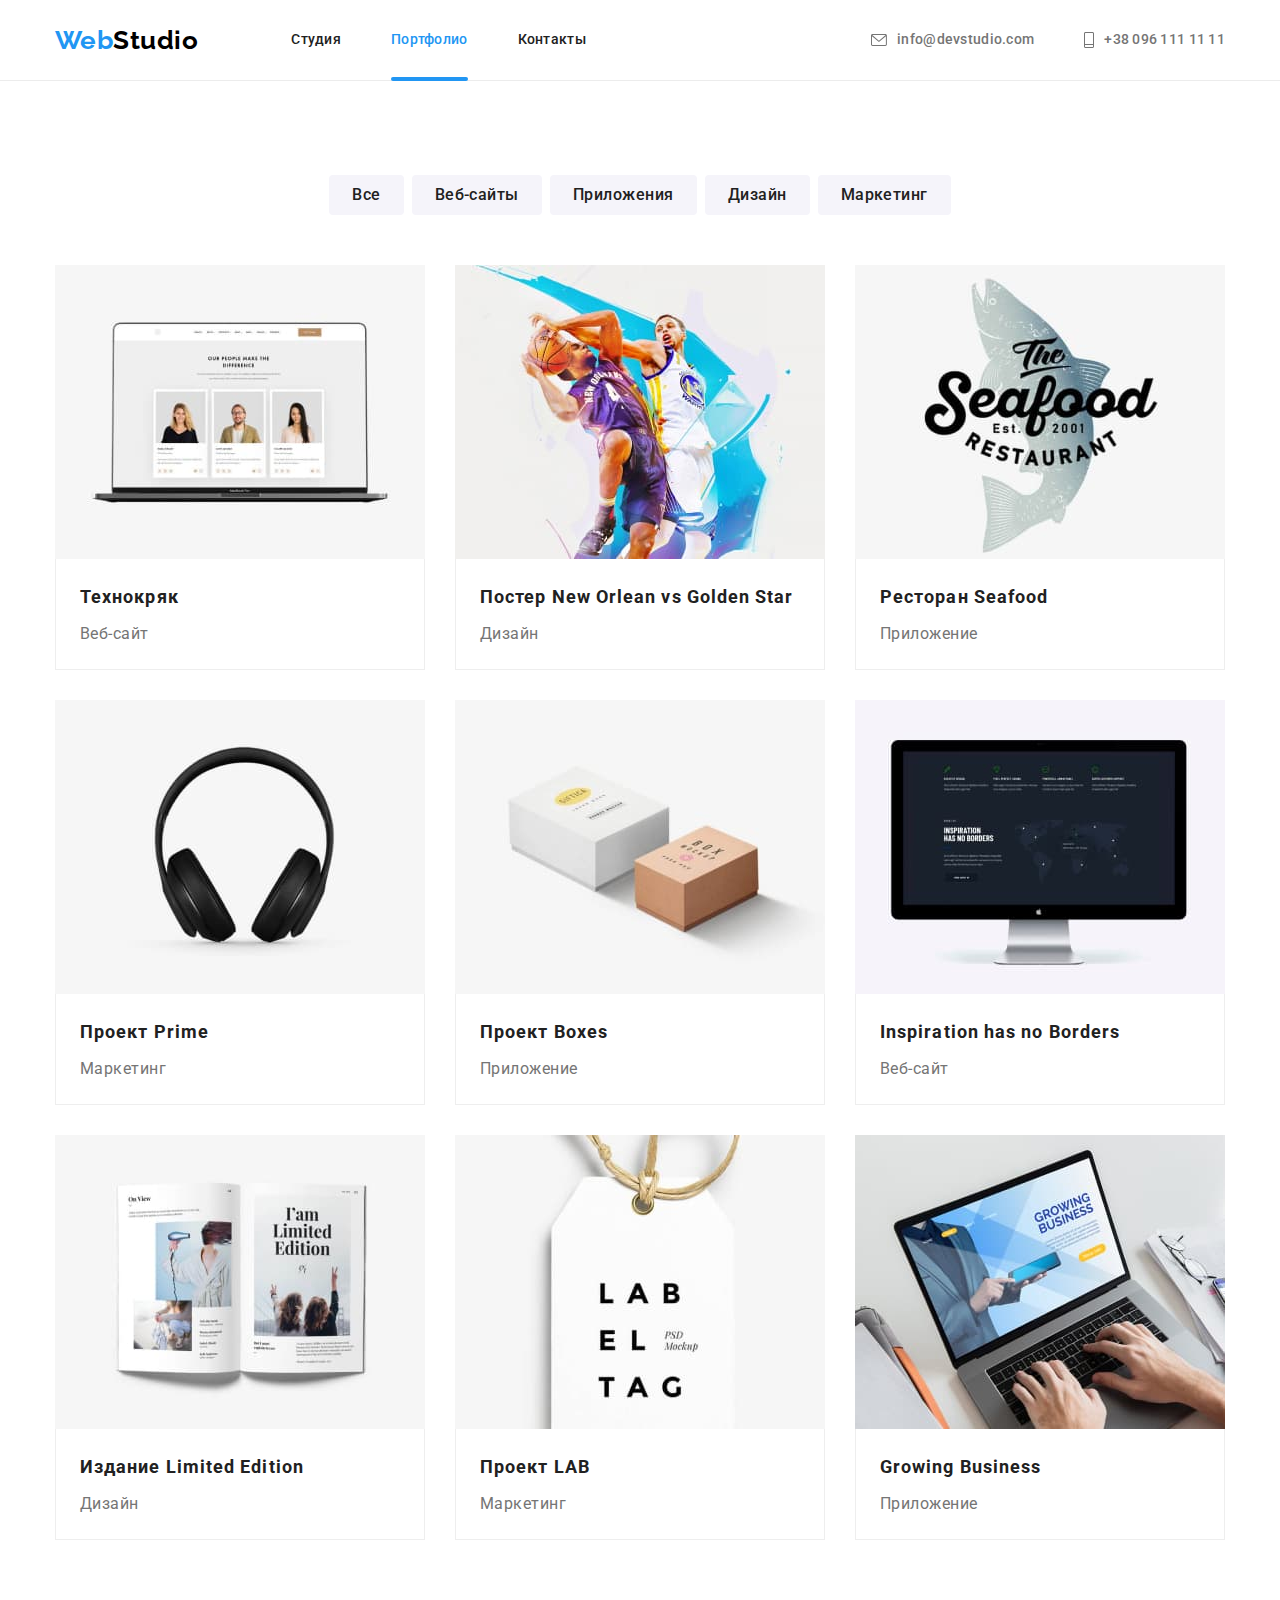
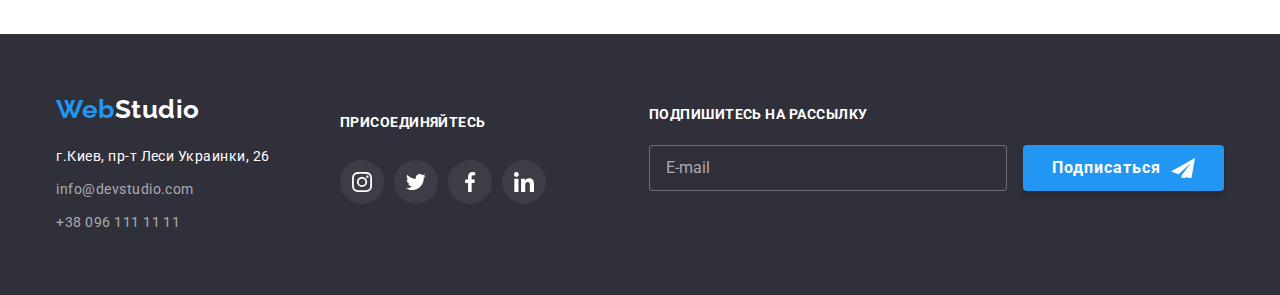
==== commit 8f969114: "source" ====
--- a/portfolio.html
+++ b/portfolio.html
@@ -117,10 +117,12 @@
                 <ul class="portfolio-list list">
                     <li class="portfolio-item">
                         <div class="portfolio-description">
-                            <picture srcset="
+                            <picture>
+                            <img srcset="
                     ./images/our-people.jpg 1x,                   
                     ./images/our-people-2x.jpg 2x
                   " src="./images/our-people.jpg" alt="фото сотрудников" width="450" />
+                </picture>
                             <div class="portfolio-overlay">
                                 <p class="portfolio-description-text">Ресурс предлагает комплексные предложения с разным уровнем
                                 функционала и сервисов. Все это позволит посетителю получить
@@ -134,10 +136,12 @@
                     </li>
                     <li class="portfolio-item">
                         <div class="portfolio-description">
-                            <picture srcset="
+                            <picture>
+                            <img srcset="
                     ./images/ball.jpg 1x,                   
                     ./images/ball-2x.jpg 2x
                   " src="./images/ball.jpg" alt="парни играют в баскетбол" width="450" />
+                </picture>
                             <div class="portfolio-overlay">
                                 <p class="portfolio-description-text">Ресурс предлагает комплексные предложения с разным уровнем
                                 функционала и сервисов. Все это позволит посетителю получить
@@ -154,10 +158,12 @@
 
                     <li class="portfolio-item">
                         <div class="portfolio-description">
-                            <picture srcset="
+                            <picture>
+                                <img srcset="
                     ./images/seafood.jpg 1x,                   
                     ./images/seafood-2x.jpg 2x
                   " src="./images/seafood.jpg" alt="ресторан морепродуктов" width="450" />
+                </picture>
                             <div class="portfolio-overlay">
 
                                 <p class="portfolio-description-text">Ресурс предлагает комплексные предложения с разным уровнем
@@ -173,10 +179,12 @@
 
                     <li class="portfolio-item">
                         <div class="portfolio-description">
-                            <picture srcset="
+                            <picture>
+                                <img srcset="
                     ./images/headphone.jpg 1x,                   
                     ./images/headphone-2x.jpg 2x
                   " src="./images/headphone.jpg" alt="наушники" width="450" />
+                </picture>
                             <div class="portfolio-overlay">
                                 <p class="portfolio-description-text">Ресурс предлагает комплексные предложения с разным уровнем
                                 функционала и сервисов. Все это позволит посетителю получить
@@ -191,10 +199,12 @@
 
                     <li class="portfolio-item">
                         <div class="portfolio-description">
-                            <picture srcset="
+                            <picture>
+                                <img srcset="
                     ./images/2-box.jpg 1x,                   
                     ./images/2-box-2x.jpg 2x
                   " src="./images/2-box.jpg" alt="две коробки" width="450" />
+                </picture>
                             <div class="portfolio-overlay">
                                 <p class="portfolio-description-text">Ресурс предлагает комплексные предложения с разным уровнем
                                 функционала и сервисов. Все это позволит посетителю получить
@@ -209,10 +219,12 @@
 
                     <li class="portfolio-item">
                         <div class="portfolio-description">
-                            <picture srcset="
+                            <picture>
+                                <img srcset="
                     ./images/screen.jpg 1x,                   
                     ./images/screen-2x.jpg 2x
                   " src="./images/screen.jpg" alt="экран" width="450" />
+                </picture>
                             <div class="portfolio-overlay">
                                 <p class="portfolio-description-text">Ресурс предлагает комплексные предложения с разным уровнем
                                 функционала и сервисов. Все это позволит посетителю получить
@@ -227,10 +239,12 @@
 
                     <li class="portfolio-item">
                         <div class="portfolio-description">
-                            <picture srcset="
+                            <picture>
+                                <img srcset="
                     ./images/book.jpg 1x,                   
                     ./images/book-2x.jpg 2x
                   " src="./images/book.jpg" alt="книга" width="450" />
+                </picture>
                             <div class="portfolio-overlay">
                                 <p class="portfolio-description-text">Ресурс предлагает комплексные предложения с разным уровнем
                                 функционала и сервисов. Все это позволит посетителю получить
@@ -245,10 +259,12 @@
 
                     <li class="portfolio-item">
                         <div class="portfolio-description">
-                            <picture srcset="
+                            <picture>
+                                <img srcset="
                     ./images/label.jpg 1x,                   
                     ./images/label-2x.jpg 2x
                   " src="./images/label.jpg" alt="бирка для чемодана" width="450" />
+                </picture>
                             <div class="portfolio-overlay">
                                 <p class="portfolio-description-text">Ресурс предлагает комплексные предложения с разным уровнем
                                 функционала и сервисов. Все это позволит посетителю получить
@@ -263,10 +279,12 @@
 
                     <li class="portfolio-item border">
                         <div class="portfolio-description">
-                            <picture srcset="
+                            <picture>
+                                <img srcset="
                     ./images/leptop.jpg 1x,                   
                     ./images/leptop-2x.jpg 2x
                   " src="./images/leptop.jpg" alt="ноутбук" width="450" />
+                <picture>
                             <div class="portfolio-overlay">
                                 <p class="portfolio-description-text">Ресурс предлагает комплексные предложения с разным уровнем
                                 функционала и сервисов. Все это позволит посетителю получить
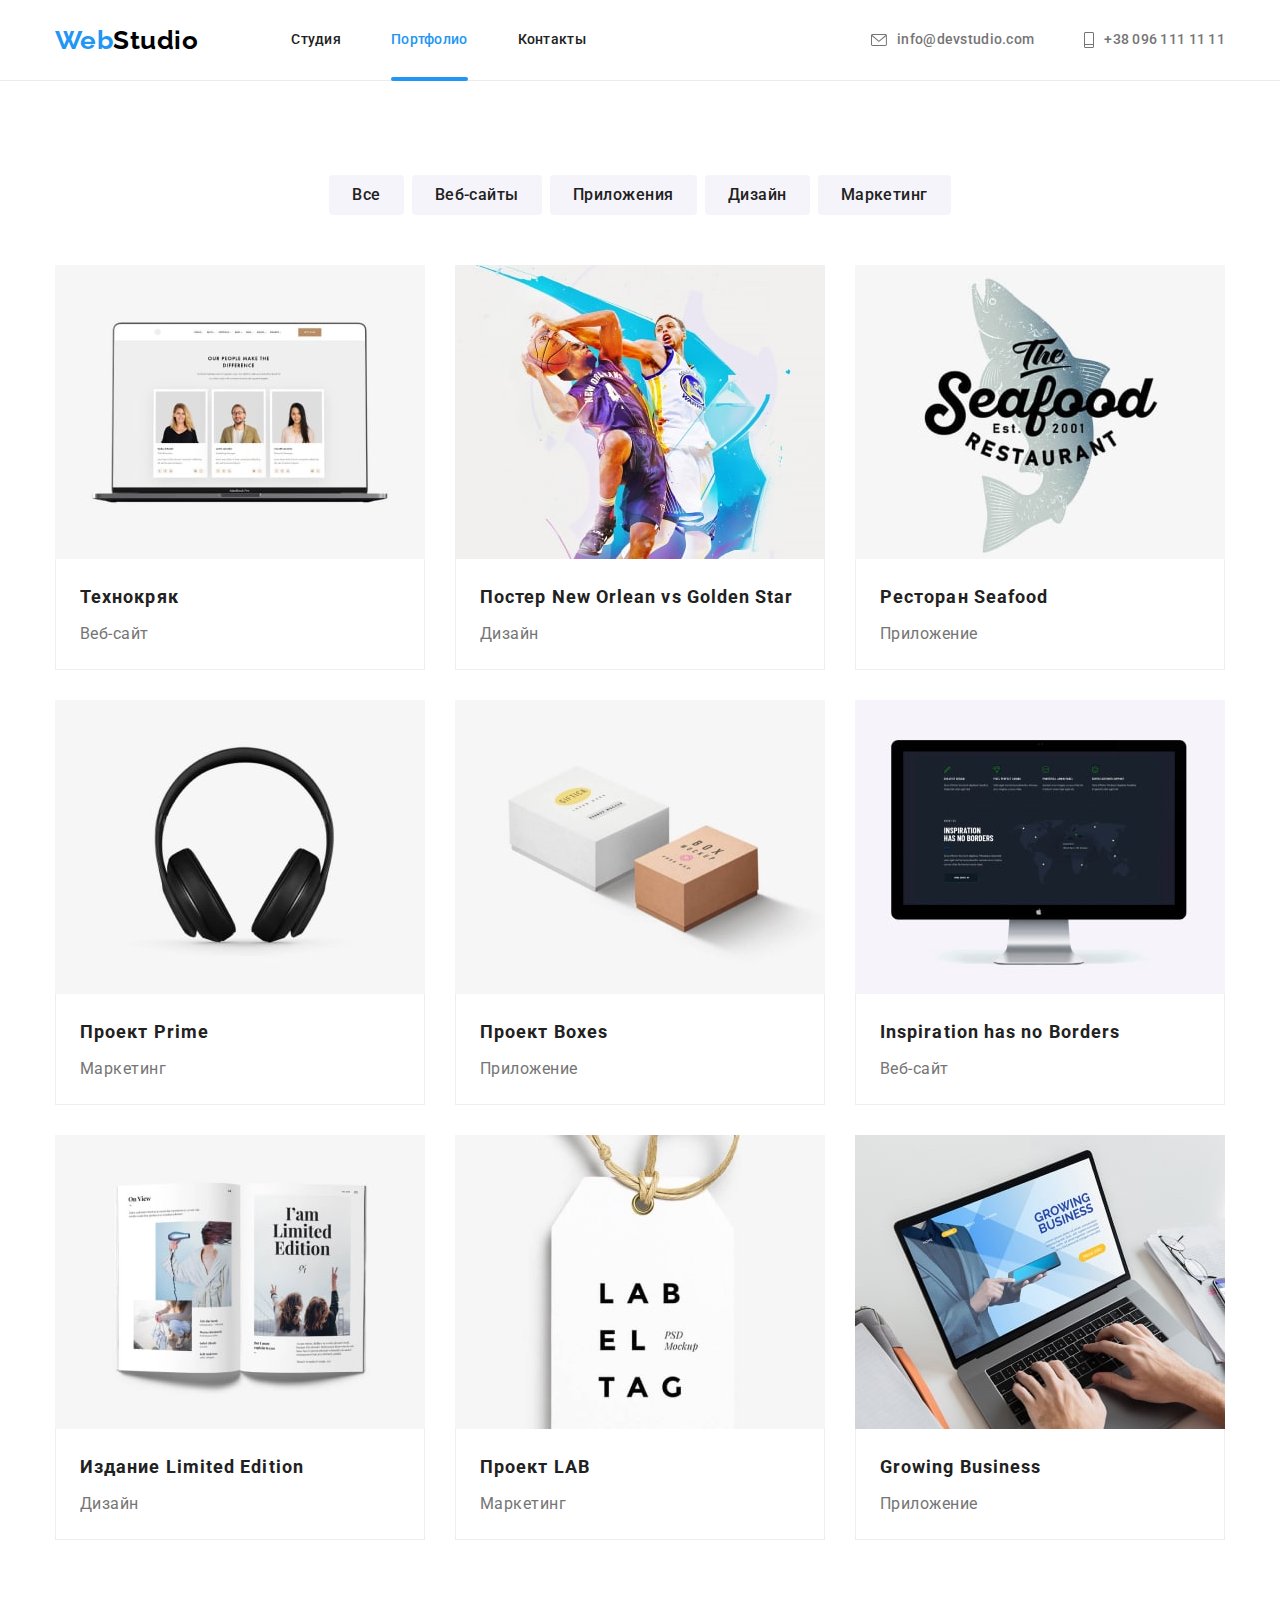
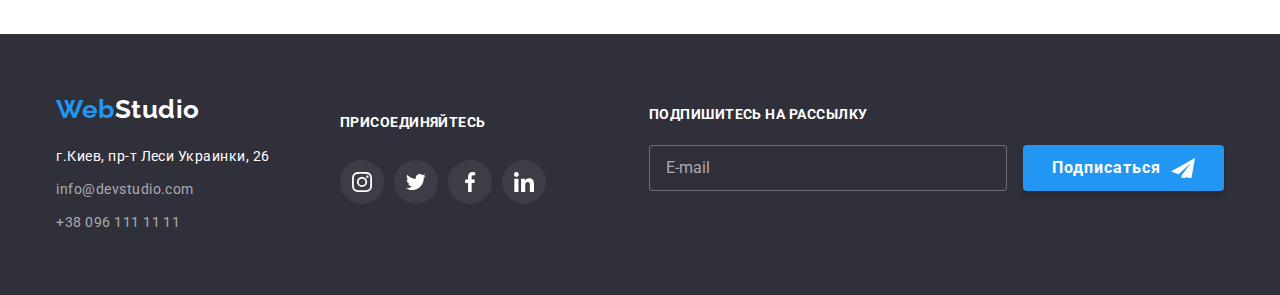
==== commit 3efaf891: "img -> sourse" ====
--- a/portfolio.html
+++ b/portfolio.html
@@ -118,11 +118,27 @@
                     <li class="portfolio-item">
                         <div class="portfolio-description">
                             <picture>
-                            <img srcset="
-                    ./images/our-people.jpg 1x,                   
-                    ./images/our-people-2x.jpg 2x
-                  " src="./images/our-people.jpg" alt="фото сотрудников" width="450" />
-                </picture>
+                                    <source srcset="
+                                                        ./images/portfolio/mobile/macbook.jpg    1x,
+                                                        ./images/portfolio/mobile/macbook@2x.jpg 2x
+                                                      " media="(max-width: 767px)" />
+                                
+                                    <source srcset="
+                                                        ./images/portfolio/tablet/macbook.jpg    1x,
+                                                        ./images/portfolio/tablet/macbook@2x.jpg 2x
+                                                      " media="(min-width: 768px) and (max-width: 1199px)" />
+                                
+                                    <source srcset="
+                                                        ./images/portfolio/desktop/macbook.jpg    1x,
+                                                        ./images/portfolio/desktop/macbook@2x.jpg 2x
+                                                      " media="(min-width: 1200px)" />
+                            <img src="./images/our-people.jpg" alt="фото сотрудников" width="450" />
+                  
+                </picture>
+
+
+
+
                             <div class="portfolio-overlay">
                                 <p class="portfolio-description-text">Ресурс предлагает комплексные предложения с разным уровнем
                                 функционала и сервисов. Все это позволит посетителю получить
@@ -137,10 +153,22 @@
                     <li class="portfolio-item">
                         <div class="portfolio-description">
                             <picture>
-                            <img srcset="
-                    ./images/ball.jpg 1x,                   
-                    ./images/ball-2x.jpg 2x
-                  " src="./images/ball.jpg" alt="парни играют в баскетбол" width="450" />
+                                <source srcset="
+                                                        ./images/portfolio/mobile/poster.jpg    1x,
+                                                        ./images/portfolio/mobile/poster@2x.jpg 2x
+                                                      " media="(max-width: 767px)" />
+                                
+                                <source srcset="
+                                                        ./images/portfolio/tablet/poster.jpg    1x,
+                                                        ./images/portfolio/tablet/poster@2x.jpg 2x
+                                                      " media="(min-width: 768px) and (max-width: 1199px)" />
+                                
+                                <source srcset="
+                                                        ./images/portfolio/desktop/poster.jpg    1x,
+                                                        ./images/portfolio/desktop/poster@2x.jpg 2x
+                                                      " media="(min-width: 1200px)" />
+
+                            <img src="./images/ball.jpg" alt="парни играют в баскетбол" width="450" />
                 </picture>
                             <div class="portfolio-overlay">
                                 <p class="portfolio-description-text">Ресурс предлагает комплексные предложения с разным уровнем
@@ -159,10 +187,21 @@
                     <li class="portfolio-item">
                         <div class="portfolio-description">
                             <picture>
-                                <img srcset="
-                    ./images/seafood.jpg 1x,                   
-                    ./images/seafood-2x.jpg 2x
-                  " src="./images/seafood.jpg" alt="ресторан морепродуктов" width="450" />
+                                <source srcset="
+                                                        ./images/portfolio/mobile/seafood.jpg    1x,
+                                                        ./images/portfolio/mobile/seafood@2x.jpg 2x
+                                                      " media="(max-width: 767px)" />
+                                
+                                <source srcset="
+                                                        ./images/portfolio/tablet/seafood.jpg    1x,
+                                                        ./images/portfolio/tablet/seafood@2x.jpg 2x
+                                                      " media="(min-width: 768px) and (max-width: 1199px)" />
+                                
+                                <source srcset="
+                                                        ./images/portfolio/desktop/seafood.jpg    1x,
+                                                        ./images/portfolio/desktop/seafood@2x.jpg 2x
+                                                      " media="(min-width: 1200px)" />
+                                <img src="./images/seafood.jpg" alt="ресторан морепродуктов" width="450" />
                 </picture>
                             <div class="portfolio-overlay">
 
@@ -180,10 +219,21 @@
                     <li class="portfolio-item">
                         <div class="portfolio-description">
                             <picture>
-                                <img srcset="
-                    ./images/headphone.jpg 1x,                   
-                    ./images/headphone-2x.jpg 2x
-                  " src="./images/headphone.jpg" alt="наушники" width="450" />
+                                <source srcset="
+                                                        ./images/portfolio/mobile/headphones.jpg    1x,
+                                                        ./images/portfolio/mobile/headphones@2x.jpg 2x
+                                                      " media="(max-width: 767px)" />
+                                
+                                <source srcset="
+                                                        ./images/portfolio/tablet/headphones.jpg    1x,
+                                                        ./images/portfolio/tablet/headphones@2x.jpg 2x
+                                                      " media="(min-width: 768px) and (max-width: 1199px)" />
+                                
+                                <source srcset="
+                                                        ./images/portfolio/desktop/headphones.jpg    1x,
+                                                        ./images/portfolio/desktop/headphones@2x.jpg 2x
+                                                      " media="(min-width: 1200px)" />
+                                <img src="./images/headphone.jpg" alt="наушники" width="450" />
                 </picture>
                             <div class="portfolio-overlay">
                                 <p class="portfolio-description-text">Ресурс предлагает комплексные предложения с разным уровнем
@@ -200,10 +250,21 @@
                     <li class="portfolio-item">
                         <div class="portfolio-description">
                             <picture>
-                                <img srcset="
-                    ./images/2-box.jpg 1x,                   
-                    ./images/2-box-2x.jpg 2x
-                  " src="./images/2-box.jpg" alt="две коробки" width="450" />
+                                <source srcset="
+                                                        ./images/portfolio/mobile/boxes.jpg    1x,
+                                                        ./images/portfolio/mobile/boxes@2x.jpg 2x
+                                                      " media="(max-width: 767px)" />
+                                
+                                <source srcset="
+                                                        ./images/portfolio/tablet/boxes.jpg    1x,
+                                                        ./images/portfolio/tablet/boxes@2x.jpg 2x
+                                                      " media="(min-width: 768px) and (max-width: 1199px)" />
+                                
+                                <source srcset="
+                                                        ./images/portfolio/desktop/boxes.jpg    1x,
+                                                        ./images/portfolio/desktop/boxes@2x.jpg 2x
+                                                      " media="(min-width: 1200px)" />
+                                <img src="./images/2-box.jpg" alt="две коробки" width="450" />
                 </picture>
                             <div class="portfolio-overlay">
                                 <p class="portfolio-description-text">Ресурс предлагает комплексные предложения с разным уровнем
@@ -220,10 +281,21 @@
                     <li class="portfolio-item">
                         <div class="portfolio-description">
                             <picture>
-                                <img srcset="
-                    ./images/screen.jpg 1x,                   
-                    ./images/screen-2x.jpg 2x
-                  " src="./images/screen.jpg" alt="экран" width="450" />
+                                <source srcset="
+                                                        ./images/portfolio/mobile/mac.jpg    1x,
+                                                        ./images/portfolio/mobile/mac@2x.jpg 2x
+                                                      " media="(max-width: 767px)" />
+                                
+                                <source srcset="
+                                                        ./images/portfolio/tablet/mac.jpg    1x,
+                                                        ./images/portfolio/tablet/mac@2x.jpg 2x
+                                                      " media="(min-width: 768px) and (max-width: 1199px)" />
+                                
+                                <source srcset="
+                                                        ./images/portfolio/desktop/mac.jpg    1x,
+                                                        ./images/portfolio/desktop/mac@2x.jpg 2x
+                                                      " media="(min-width: 1200px)" />
+                                <img src="./images/screen.jpg" alt="экран" width="450" />
                 </picture>
                             <div class="portfolio-overlay">
                                 <p class="portfolio-description-text">Ресурс предлагает комплексные предложения с разным уровнем
@@ -240,10 +312,21 @@
                     <li class="portfolio-item">
                         <div class="portfolio-description">
                             <picture>
-                                <img srcset="
-                    ./images/book.jpg 1x,                   
-                    ./images/book-2x.jpg 2x
-                  " src="./images/book.jpg" alt="книга" width="450" />
+                                <source srcset="
+                                                        ./images/portfolio/mobile/book.jpg    1x,
+                                                        ./images/portfolio/mobile/book@2x.jpg 2x
+                                                      " media="(max-width: 767px)" />
+                                
+                                <source srcset="
+                                                        ./images/portfolio/tablet/book.jpg    1x,
+                                                        ./images/portfolio/tablet/book@2x.jpg 2x
+                                                      " media="(min-width: 768px) and (max-width: 1199px)" />
+                                
+                                <source srcset="
+                                                        ./images/portfolio/desktop/book.jpg    1x,
+                                                        ./images/portfolio/desktop/book@2x.jpg 2x
+                                                      " media="(min-width: 1200px)" />
+                                <img src="./images/book.jpg" alt="книга" width="450" />
                 </picture>
                             <div class="portfolio-overlay">
                                 <p class="portfolio-description-text">Ресурс предлагает комплексные предложения с разным уровнем
@@ -260,10 +343,22 @@
                     <li class="portfolio-item">
                         <div class="portfolio-description">
                             <picture>
-                                <img srcset="
-                    ./images/label.jpg 1x,                   
-                    ./images/label-2x.jpg 2x
-                  " src="./images/label.jpg" alt="бирка для чемодана" width="450" />
+                                <source srcset="
+                                                        ./images/portfolio/mobile/label.jpg    1x,
+                                                        ./images/portfolio/mobile/label@2x.jpg 2x
+                                                      " media="(max-width: 767px)" />
+                                
+                                <source srcset="
+                                                        ./images/portfolio/tablet/label.jpg    1x,
+                                                        ./images/portfolio/tablet/label@2x.jpg 2x
+                                                      " media="(min-width: 768px) and (max-width: 1199px)" />
+                                
+                                <source srcset="
+                                                        ./images/portfolio/desktop/label.jpg    1x,
+                                                        ./images/portfolio/desktop/label@2x.jpg 2x
+                                                      " media="(min-width: 1200px)" />
+
+                                <img src="./images/label.jpg" alt="бирка для чемодана" width="450" />
                 </picture>
                             <div class="portfolio-overlay">
                                 <p class="portfolio-description-text">Ресурс предлагает комплексные предложения с разным уровнем
@@ -280,11 +375,23 @@
                     <li class="portfolio-item border">
                         <div class="portfolio-description">
                             <picture>
-                                <img srcset="
-                    ./images/leptop.jpg 1x,                   
-                    ./images/leptop-2x.jpg 2x
-                  " src="./images/leptop.jpg" alt="ноутбук" width="450" />
-                <picture>
+                                <source srcset="
+                                                        ./images/portfolio/mobile/notebook.jpg    1x,
+                                                        ./images/portfolio/mobile/notebook@2x.jpg 2x
+                                                      " media="(max-width: 767px)" />
+                                
+                                <source srcset="
+                                                        ./images/portfolio/tablet/notebook.jpg    1x,
+                                                        ./images/portfolio/tablet/notebook@2x.jpg 2x
+                                                      " media="(min-width: 768px) and (max-width: 1199px)" />
+                                
+                                <source srcset="
+                                                        ./images/portfolio/desktop/notebook.jpg    1x,
+                                                        ./images/portfolio/desktop/notebook@2x.jpg 2x
+                                                      " media="(min-width: 1200px)" />
+
+                                <img src="./images/leptop.jpg" alt="ноутбук" width="450" />
+                            </picture>
                             <div class="portfolio-overlay">
                                 <p class="portfolio-description-text">Ресурс предлагает комплексные предложения с разным уровнем
                                 функционала и сервисов. Все это позволит посетителю получить
